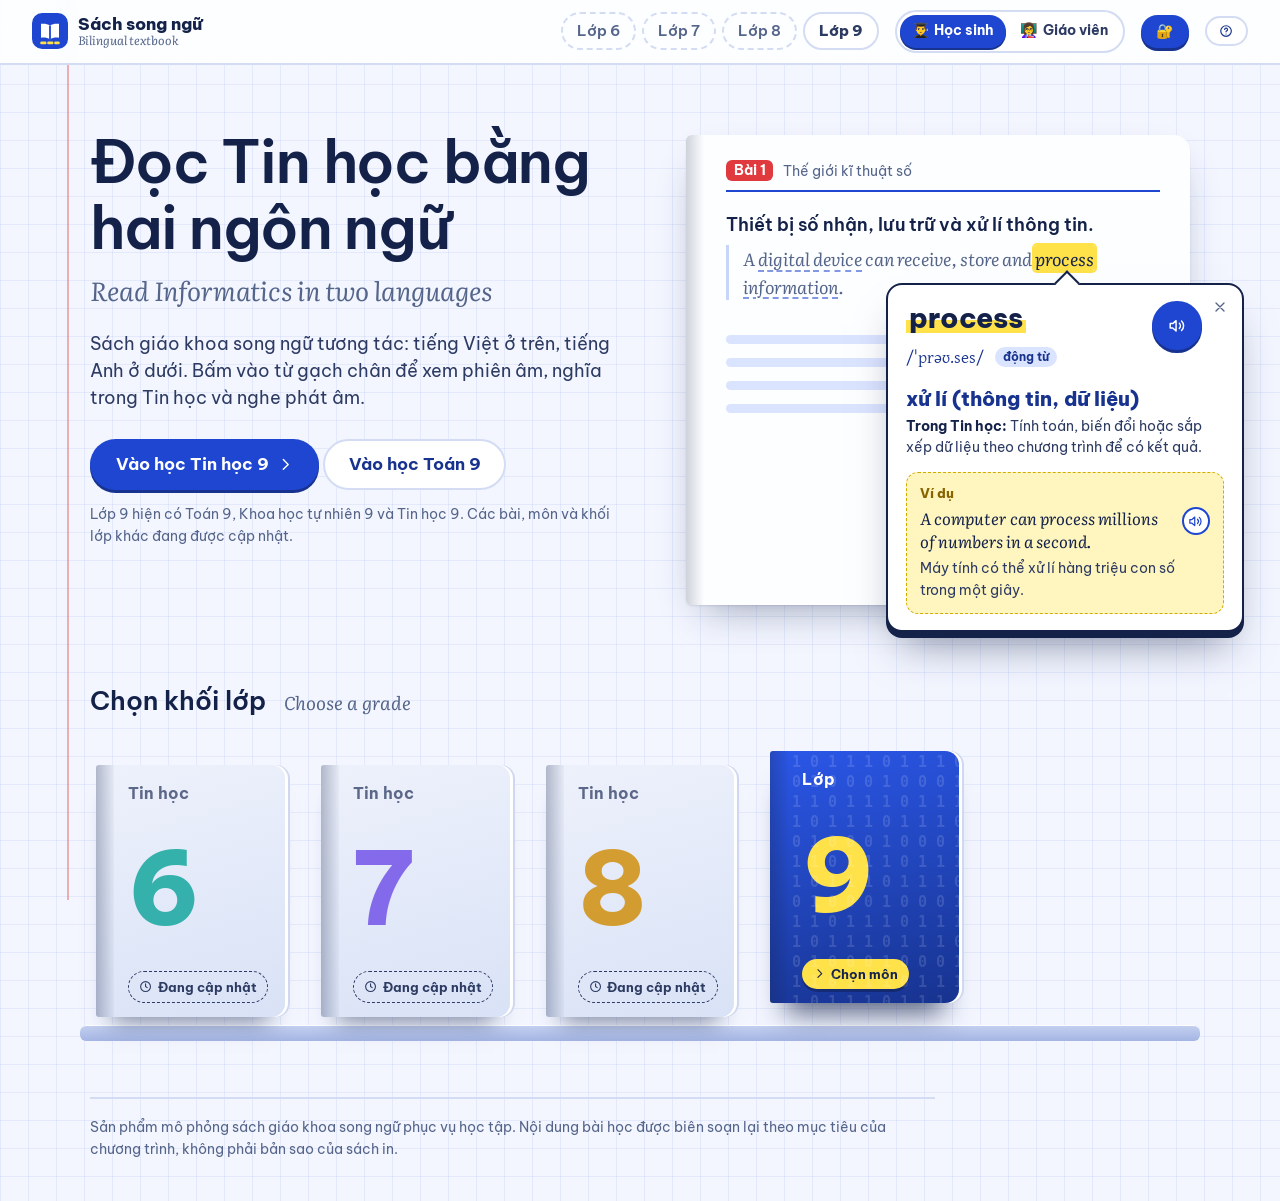
==== index.html @ 71296b0e "Add files via upload" ====
<!doctype html>
<html lang="vi">
<head>
  <meta charset="utf-8">
  <meta name="viewport" content="width=device-width, initial-scale=1">
  <title>Sách giáo khoa song ngữ tương tác</title>
  <meta name="description" content="Sách giáo khoa Tin học song ngữ Việt – Anh: bấm vào từ vựng để xem phiên âm, nghĩa trong Tin học và nghe phát âm.">
  <meta name="theme-color" content="#1f46d0">
  <link rel="icon" href="data:image/svg+xml,%3Csvg xmlns='http://www.w3.org/2000/svg' viewBox='0 0 32 32'%3E%3Crect width='32' height='32' rx='9' fill='%231f46d0'/%3E%3Cpath d='M16 11.2c-2-1.5-4.8-2-8-1.6v12.4c3.2-.4 6 .1 8 1.6 2-1.5 4.8-2 8-1.6V9.6c-3.2-.4-6 .1-8 1.6z' fill='white'/%3E%3Cpath d='M8.5 26.6h15' stroke='%23ffe24a' stroke-width='2.4' stroke-linecap='round' stroke-dasharray='3.2 3'/%3E%3C/svg%3E">

  <!-- Phông chữ lấy từ Google Fonts khi có mạng; mất mạng thì tự dùng phông có sẵn trong máy (Segoe UI, Georgia…). -->
  <link rel="preconnect" href="https://fonts.googleapis.com">
  <link rel="preconnect" href="https://fonts.gstatic.com" crossorigin>
  <link href="https://fonts.googleapis.com/css2?family=Be+Vietnam+Pro:wght@400;500;600;700;800&family=Gentium+Plus:ital,wght@0,400;0,700;1,400&family=Literata:ital,wght@0,400;0,600;1,400;1,500&display=swap" rel="stylesheet">

  <link rel="stylesheet" href="css/styles.css">
</head>
<body>
  <a class="skip-link" href="#main">Bỏ qua, đến nội dung chính</a>

  <!-- Toàn bộ màn hình (trang chủ, danh sách bài, trang sách) được dựng vào đây bằng js/app.js -->
  <div id="app"></div>

  <!-- Popup từ vựng dùng chung -->
  <div id="vpop" class="vpop" role="dialog" aria-modal="false" aria-labelledby="vpop-title" hidden></div>

  <!-- Thông báo ngắn -->
  <div id="toast" class="toast" role="status" aria-live="polite"></div>

  <!-- Hộp thoại "Cách dùng". Biểu tượng [data-ico] được app.js chèn vào lúc khởi động. -->
  <dialog id="help" class="dlg" aria-labelledby="help-title">
    <form method="dialog" class="dlg__in">
      <h2 id="help-title"><span class="vi">Cách dùng cuốn sách này</span><span class="en" lang="en">How to use this book</span></h2>
      <ol>
        <li>
          <span class="dlg__ico" data-ico="list"></span>
          <p><b>Đọc song ngữ.</b> Dòng tiếng Việt ở trên, dòng tiếng Anh in nghiêng ở dưới. Gạt công tắc <b>Tiếng Anh</b> (hoặc nhấn phím <kbd>E</kbd>) để ẩn hoặc hiện phần tiếng Anh. Nút <b>A−</b> <b>A+</b> đổi cỡ chữ.</p>
        </li>
        <li>
          <span class="dlg__ico" data-ico="pencil"></span>
          <p><b>Bấm vào từ gạch chân nét đứt</b> trong phần tiếng Anh để mở bảng từ vựng: phiên âm, nghĩa trong Tin học và một câu ví dụ. Bấm ra ngoài hoặc nhấn <kbd>Esc</kbd> để đóng.</p>
        </li>
        <li>
          <span class="dlg__ico" data-ico="speaker"></span>
          <p><b>Bấm nút loa</b> để nghe phát âm. Chọn giọng <b>Anh</b> hoặc <b>Mỹ</b> ngay trên thanh công cụ. Nếu không nghe thấy tiếng, hãy kiểm tra âm lượng và dùng Chrome hoặc Edge.</p>
        </li>
        <li>
          <span class="dlg__ico" data-ico="right"></span>
          <p><b>Lật trang</b> bằng nút <b>Trang sau</b> / <b>Trang trước</b>, bằng phím <kbd>←</kbd> <kbd>→</kbd>, hoặc chọn trang trong danh sách thả xuống.</p>
        </li>
      </ol>
      <div class="dlg__foot"><button class="btn btn--primary" value="close" autofocus>Đã hiểu</button></div>
    </form>
  </dialog>

  <noscript>
    <p style="padding:24px;font:16px/1.5 sans-serif">Trang này cần bật JavaScript để hiển thị bài học. Hãy bật JavaScript trong trình duyệt rồi tải lại trang.</p>
  </noscript>

  <!-- Thứ tự nạp: biểu tượng → dữ liệu → hình minh hoạ → logic.
       Dùng thẻ script thường (không dùng module) để mở file trực tiếp bằng file:// vẫn chạy. -->
  <script src="js/auth.js"></script>
  <script src="js/icons.js"></script>
  <script src="js/data/catalog.js"></script>
  <script src="js/data/glossary.js"></script>
  <script src="js/data/lesson-tin9-bai1.js"></script>
  <script src="js/data/lesson-tin9-chu-de-2.js"></script>
  <script src="js/data/lesson-tin9-bai4.js"></script>
  <script src="js/data/lesson-tin9-bai5.js"></script>
  <script src="js/data/lesson-tin9-bai6.js"></script>
  <script src="js/data/lesson-tin9-bai7.js"></script>
  <script src="js/data/lesson-tin9-bai8.js"></script>
  <script src="js/data/lesson-tin9-bai9a.js"></script>
  <script src="js/data/lesson-tin9-bai10a.js"></script>
  <script src="js/data/lesson-tin9-bai11a.js"></script>
  <script src="js/data/lesson-tin9-bai12a.js"></script>
  <script src="js/data/lesson-tin9-bai13a.js"></script>
  <script src="js/data/lesson-tin9-bai14.js"></script>
  <script src="js/data/lesson-tin9-bai15.js"></script>
  <script src="js/data/lesson-tin9-bai16.js"></script>
  <script src="js/data/lesson-tin9-bai17.js"></script>
  <script src="js/illustrations.js"></script>
  <script src="js/illustrations-hinh.js"></script>
  <script src="js/illustrations-hinh2.js"></script>
  <script src="js/illustrations-hinh3.js"></script>
  <script src="js/illustrations-hinh4.js"></script>
  <script src="js/illustrations-tin.js"></script>
  <script src="js/illustrations-tin2.js"></script>
  <script src="js/illustrations-khtn.js"></script>
  <script src="js/data/lesson-toan9-chuong2.js"></script>
  <script src="js/data/lesson-toan9-chuong-ii.js"></script>
  <script src="js/data/lesson-toan9-chuong-iii.js"></script>
  <script src="js/data/lesson-toan9-chuong-iv.js"></script>
  <script src="js/data/lesson-toan9-chuong-v.js"></script>
  <script src="js/data/lesson-toan9-chuong-v-b2.js"></script>
  <script src="js/data/lesson-toan9-chuong-vi.js"></script>
  <script src="js/data/lesson-khtn9-bai1.js"></script>
  <script src="js/data/lesson-khtn9-bai2.js"></script>
  <script src="js/data/lesson-khtn9-bai3.js"></script>
  <script src="js/data/lesson-khtn9-bai4.js"></script>
  <script src="js/data/lesson-khtn9-bai5.js"></script>
  <script src="js/data/lesson-khtn9-bai6.js"></script>
  <script src="js/data/lesson-khtn9-bai7.js"></script>
  <script src="js/data/lesson-khtn9-bai8.js"></script>
  <script src="js/data/lesson-khtn9-bai9.js"></script>
  <script src="js/data/lesson-khtn9-bai10.js"></script>
  <script src="js/data/lesson-khtn9-bai11.js"></script>
  <script src="js/data/lesson-khtn9-bai12.js"></script>
  <script src="js/data/lesson-khtn9-bai13.js"></script>
  <script src="js/data/lesson-khtn9-bai14.js"></script>
  <script src="js/data/lesson-khtn9-bai15.js"></script>
  <script src="js/data/lesson-khtn9-bai16.js"></script>
  <script src="js/data/lesson-khtn9-bai17.js"></script>
  <script src="js/data/lesson-khtn9-bai18.js"></script>
  <script src="js/data/lesson-khtn9-bai19.js"></script>
  <script src="js/data/lesson-khtn9-bai20.js"></script>
  <script src="js/data/lesson-khtn9-bai21.js"></script>
  <script src="js/data/lesson-khtn9-bai22.js"></script>
  <script src="js/data/lesson-khtn9-bai23.js"></script>
  <script src="js/data/lesson-khtn9-bai24.js"></script>
  <script src="js/data/lesson-khtn9-bai25.js"></script>
  <script src="js/data/lesson-khtn9-bai26.js"></script>
  <script src="js/data/lesson-khtn9-bai27.js"></script>
  <script src="js/data/lesson-khtn9-bai28.js"></script>
  <script src="js/data/lesson-khtn9-bai29.js"></script>
  <script src="js/data/lesson-khtn9-bai30.js"></script>
  <script src="js/data/lesson-khtn9-bai31.js"></script>
  <script src="js/data/lesson-khtn9-bai32.js"></script>
  <script src="js/data/lesson-khtn9-bai33.js"></script>
  <!-- Lớp học (mã bài tập, mã kết quả) → luyện tập → khung hai cột → ứng dụng chính -->
  <script src="js/data/ai-bank.js"></script>
  <script src="js/ai.js"></script>
  <script src="js/phrases.js"></script>
  <script src="js/classroom.js"></script>
  <script src="js/practice.js"></script>
  <script src="js/games.js"></script>
  <script src="js/rain.js"></script>
  <script src="js/review.js"></script>
  <script src="js/quests.js"></script>
  <script src="js/workspace.js"></script>
  <script src="js/optics-lab.js"></script>
  <script src="js/optics-lens.js"></script>
  <script src="js/optics-prism.js"></script>
  <script src="js/circuit-lab.js"></script>
  <script src="js/circuit-ui.js"></script>
  <script src="js/optics-mag.js"></script>
  <script src="js/em-lab.js"></script>
  <script src="js/em-effects.js"></script>
  <script src="js/circuit-power.js"></script>
  <script src="js/energy-lab.js"></script>
  <script src="js/chem-lab.js"></script>
  <script src="js/chem-series.js"></script>
  <script src="js/chem-nonmetal.js"></script>
  <script src="js/chem-industry.js"></script>
  <script src="js/prot-lab.js"></script>
  <script src="js/earth-lab.js"></script>
  <script src="js/mol-lab.js"></script>
  <script src="js/mol-w22.js"></script>
  <script src="js/mol-w23.js"></script>
  <script src="js/mol-w24.js"></script>
  <script src="js/mol-w25.js"></script>
  <script src="js/mol-w26.js"></script>
  <script src="js/mol-w27.js"></script>
  <script src="js/mol-w28.js"></script>
  <script src="js/mol-w29.js"></script>
  <script src="js/mol-w30.js"></script>
  <script src="js/mol-w31.js"></script>
  <script src="js/mol-w32.js"></script>
  <script src="js/mol-w33.js"></script>
  <script src="js/work-lab.js"></script>
  <script src="js/interactive.js"></script>
  <script src="js/roles.js"></script>
  <script src="js/levels.js"></script>
  <script src="js/app.js"></script>
</body>
</html>
---- css/styles.css ----
/* ==========================================================================
   SÁCH GIÁO KHOA SONG NGỮ TƯƠNG TÁC — giao diện
   --------------------------------------------------------------------------
   Ý tưởng thiết kế: cuốn sách là giao diện.
   - Bảng màu lấy từ bàn học của học sinh: mực xanh để viết, mực đỏ của lề vở
     và dòng gạch của thầy cô, bút dạ quang vàng để đánh dấu từ đang xem,
     nền vở ô li làm mặt bàn.
   - Ngôn ngữ nhận biết bằng kiểu chữ: tiếng Việt chữ không chân đậm ở trên,
     tiếng Anh chữ có chân nghiêng, màu dịu hơn ở dưới.
   Mục lục file:
     1. Biến & nền        6. Trang sách & trình đọc    11. Popup từ vựng
     2. Nút & thanh trên  7. Hệ chữ song ngữ           12. Toast, hộp thoại
     3. Trang chủ         8. Các khung nội dung        13. Responsive
     4. Giá sách (lớp)    9. Hình, bảng
     5. Danh sách bài    10. Tương tác (bit, câu hỏi)
   ========================================================================== */

/* ---------- 1. Biến & nền ------------------------------------------------ */
:root {
  --font-sans: "Be Vietnam Pro", "Segoe UI", Inter, Roboto, system-ui, -apple-system, "Helvetica Neue", Arial, sans-serif;
  --font-serif: Literata, "Source Serif 4", Georgia, Cambria, "Times New Roman", serif;
  --font-ipa: "Gentium Plus", "Gentium Book Plus", "Charis SIL", "Noto Sans", "Segoe UI", "Lucida Sans Unicode", "DejaVu Sans", "Arial Unicode MS", sans-serif;
  --font-mono: ui-monospace, "Cascadia Mono", Consolas, "DejaVu Sans Mono", Menlo, monospace;

  --ink: #14224a;          /* chữ chính: mực xanh đen */
  --ink-2: #2d3b63;
  --muted: #55658a;        /* tiếng Anh, chú thích */
  --pen: #1f46d0;          /* mực xanh */
  --pen-d: #17338f;
  --pen-l: #dbe4ff;
  --pen-xl: #eef2ff;
  --red: #e0393e;          /* mực đỏ: lề vở, nhãn quan trọng */
  --red-l: #ffe3e4;
  --sun: #ffe24a;          /* bút dạ quang */
  --sun-l: #fff6bf;
  --sun-d: #8a6400;
  --teal: #0aa39a;
  --teal-d: #067b74;
  --teal-l: #d6f4ef;
  --violet: #6c4be8;
  --violet-d: #4e32c2;
  --violet-l: #e9e3ff;
  --green: #17a05d;
  --green-l: #dcf5e4;
  --paper: #fdfeff;
  --desk: #f3f6ff;
  --grid: rgba(31, 70, 208, 0.075);
  --line: #d3dcf3;
  --rule-en: #c9d5f6;

  --scale: 1;
  --page-shadow: 0 1px 2px rgba(20, 34, 74, 0.1), 0 18px 40px -18px rgba(20, 34, 74, 0.45);
}

*, *::before, *::after { box-sizing: border-box; }
[hidden] { display: none !important; }

html { -webkit-text-size-adjust: 100%; }

body {
  margin: 0;
  min-height: 100vh;
  font-family: var(--font-sans);
  line-height: 1.55;
  color: var(--ink);
  background-color: var(--desk);
  /* nền vở ô li */
  background-image:
    linear-gradient(var(--grid) 1px, transparent 1px),
    linear-gradient(90deg, var(--grid) 1px, transparent 1px);
  background-size: 28px 28px;
  -webkit-font-smoothing: antialiased;
  text-rendering: optimizeLegibility;
}
/* đường lề đỏ của vở */
body::before {
  content: "";
  position: fixed;
  inset: 0 auto 0 clamp(18px, 5.2vw, 78px);
  width: 2px;
  background: rgba(224, 57, 62, 0.38);
  pointer-events: none;
  z-index: 0;
}
body.is-reader { background-color: #e6ecfb; }
#app { position: relative; z-index: 1; }

h1, h2, h3, p, ul, ol, figure { margin: 0; }
button { font: inherit; color: inherit; }
img, svg { max-width: 100%; }
a { color: var(--pen); }

:focus-visible { outline: 3px solid var(--pen); outline-offset: 2px; border-radius: 4px; }
.box--remember :focus-visible, .cover.is-open:focus-visible { outline-color: var(--sun); }

.sr-only {
  position: absolute; width: 1px; height: 1px; padding: 0; margin: -1px;
  overflow: hidden; clip: rect(0, 0, 0, 0); white-space: nowrap; border: 0;
}
.skip-link {
  position: absolute; left: 12px; top: -60px; z-index: 100;
  padding: .6em 1em; background: var(--ink); color: #fff; border-radius: 10px; font-weight: 700;
}
.skip-link:focus { top: 12px; }

.ico { flex: none; vertical-align: -0.14em; }

/* ---------- 2. Nút & thanh trên ----------------------------------------- */
.btn {
  display: inline-flex; align-items: center; justify-content: center; gap: .5em;
  padding: .62em 1.1em; border: 2px solid transparent; border-radius: 999px;
  font-weight: 700; line-height: 1.2; text-decoration: none; cursor: pointer;
  transition: background-color .15s, border-color .15s, transform .1s, box-shadow .1s;
}
.btn--primary { background: var(--pen); color: #fff; box-shadow: 0 3px 0 var(--pen-d); }
.btn--primary:hover { background: #2b52e2; }
.btn--primary:active { transform: translateY(2px); box-shadow: 0 1px 0 var(--pen-d); }
.btn--ghost { background: #fff; color: var(--pen-d); border-color: var(--line); }
.btn--ghost:hover { border-color: var(--pen); background: var(--pen-xl); }
.btn--lg { padding: .8em 1.4em; font-size: 1.05rem; }
.btn--sm { padding: .42em .9em; font-size: .88rem; }
.btn:disabled { opacity: .4; cursor: not-allowed; box-shadow: none; transform: none; }
.btn-icon {
  display: inline-grid; place-items: center; width: 2.3em; height: 2.3em; border-radius: 50%;
  background: #fff; border: 2px solid var(--line); color: var(--pen-d); cursor: pointer;
}
.btn-icon:hover { border-color: var(--pen); background: var(--pen-xl); }

.bar {
  position: sticky; top: 0; z-index: 30;
  display: flex; align-items: center; gap: 16px;
  padding: 10px clamp(14px, 3vw, 32px);
  background: rgba(253, 254, 255, 0.93);
  -webkit-backdrop-filter: blur(8px); backdrop-filter: blur(8px);
  border-bottom: 2px solid var(--line);
}
.brand { display: flex; align-items: center; gap: 10px; color: var(--ink); text-decoration: none; font-weight: 800; }
.brand__mark { width: 36px; height: 36px; flex: none; }
.brand__name { display: flex; flex-direction: column; line-height: 1.12; font-size: 1.04rem; }
.brand__name small { font-size: .76rem; }
.gradenav { display: flex; gap: 6px; margin-left: auto; }
.pill {
  padding: .38em .95em; border: 2px solid var(--line); border-radius: 999px; background: #fff;
  color: var(--ink-2); font-weight: 700; font-size: .92rem; text-decoration: none; cursor: pointer;
}
.pill:hover { border-color: var(--pen); color: var(--pen-d); }
.pill.is-current { background: var(--pen); border-color: var(--pen); color: #fff; }
.pill.is-soon { color: var(--muted); border-style: dashed; background: transparent; font-weight: 600; }

/* ---------- 3. Trang chủ ------------------------------------------------- */
.home { max-width: 1180px; margin: 0 auto; padding: clamp(28px, 5vw, 68px) clamp(16px, 4vw, 40px) 40px; }
.hero { display: grid; grid-template-columns: minmax(0, 1.02fr) minmax(0, .98fr); gap: clamp(28px, 5vw, 64px); align-items: start; }
.hero__title { font-size: clamp(2.3rem, 4.8vw, 3.7rem); line-height: 1.12; letter-spacing: -0.02em; font-weight: 800; }
.hero__title .vi { display: block; }
.hero__title .en { display: block; margin-top: .4em; font-size: .44em; letter-spacing: 0; line-height: 1.35; }
.hero__lead { max-width: 30em; margin-top: 1.3em; font-size: 1.1rem; color: var(--ink-2); }
.hero__cta { margin-top: 1.7em; }
.hero__note { margin-top: .9em; font-size: .9rem; color: var(--muted); }

.demo { position: relative; padding: 6px 0 0 4px; }
.demo__page {
  position: relative; min-height: 470px; padding: 26px 30px 30px 40px;
  background: var(--paper); border-radius: 6px 16px 16px 6px; box-shadow: var(--page-shadow);
}
.demo__page::before {
  content: ""; position: absolute; inset: 0 auto 0 0; width: 18px; border-radius: 6px 0 0 6px;
  background: linear-gradient(90deg, rgba(20, 34, 74, .2), transparent);
}
.demo__head { margin-bottom: 1.4em; padding-bottom: .6em; border-bottom: 2px solid var(--pen); font-size: .86rem; color: var(--muted); }
.demo__head b { margin-right: .5em; padding: .1em .55em; border-radius: 6px; background: var(--red); color: #fff; }
.demo__page .bi .vi { font-size: 1.12rem; }
.demo__page .bi .en { font-size: 1.1rem; }
.demo__skel { margin-top: 2.2em; }
.demo__skel i { display: block; height: 9px; margin: 14px 0; border-radius: 5px; background: var(--pen-l); }
.demo__skel i:nth-child(1) { width: 94%; } .demo__skel i:nth-child(2) { width: 86%; }
.demo__skel i:nth-child(3) { width: 91%; } .demo__skel i:nth-child(4) { width: 58%; }

/* ---------- 4. Giá sách chọn khối lớp ----------------------------------- */
.shelf { margin-top: clamp(36px, 6vw, 80px); }
.shelf__h { display: flex; align-items: baseline; flex-wrap: wrap; gap: .2em .7em; margin-bottom: 1.4rem; font-size: 1.6rem; font-weight: 800; }
.shelf__h .en { font-size: .72em; }
.shelf__books {
  position: relative; display: grid; grid-template-columns: repeat(4, minmax(0, 1fr));
  gap: clamp(14px, 3vw, 36px); align-items: end; list-style: none; margin: 0; padding: 22px 6px 24px;
}
.shelf__books::after {
  content: ""; position: absolute; left: -10px; right: -10px; bottom: 0; height: 16px; border-radius: 6px;
  background: linear-gradient(#c5d1f1, #a4b5e3); box-shadow: 0 1px 0 #fff inset, 0 10px 18px -10px rgba(20, 34, 74, .5);
}
.shelf__books li { position: relative; z-index: 1; }

.cover {
  --c1: #edf1fb; --c2: #d9e2f6; --hue: var(--teal);
  position: relative; display: flex; flex-direction: column; justify-content: space-between; align-items: flex-start;
  width: 100%; aspect-ratio: 3 / 4; padding: 16px 14px 14px 32px;
  border: 0; border-radius: 3px 14px 14px 3px; text-align: left; text-decoration: none; cursor: pointer;
  color: var(--ink-2);
  background: linear-gradient(165deg, var(--c1), var(--c2));
  box-shadow: 3px 0 0 #fff, 5px 0 0 #cfd8ee, 0 20px 22px -16px rgba(20, 34, 74, .55);
  transition: transform .16s ease-out;
}
.cover__spine {
  position: absolute; inset: 0 auto 0 0; width: 18px; border-radius: 3px 0 0 3px;
  background: linear-gradient(90deg, rgba(20, 34, 74, .28), rgba(20, 34, 74, .03));
}
.cover__sub { font-weight: 700; font-size: .98rem; }
.cover__num { font-size: clamp(3.8rem, 8.5vw, 6.4rem); font-weight: 800; line-height: .9; color: var(--hue); opacity: .8; }
.cover__state {
  display: inline-flex; align-items: center; gap: .4em; padding: .38em .8em; border-radius: 999px;
  border: 1.5px dashed currentColor; font-weight: 700; font-size: .82rem;
}
.cover--6 { --hue: #0aa39a; } .cover--7 { --hue: #6c4be8; } .cover--8 { --hue: #d08a00; }
.cover.is-open {
  --c1: #2b57e8; --c2: #17338f; color: #fff; transform: translateY(-14px);
  box-shadow: 3px 0 0 #fff, 5px 0 0 #cfd8ee, 0 26px 26px -16px rgba(20, 34, 74, .7);
}
.cover.is-open::after {
  content: ""; position: absolute; inset: 0 0 0 18px; border-radius: 0 14px 14px 0; pointer-events: none; opacity: .13;
  background-image: url("data:image/svg+xml,%3Csvg xmlns='http://www.w3.org/2000/svg' width='72' height='60'%3E%3Cg font-family='monospace' font-size='15' font-weight='700' fill='white'%3E%3Ctext x='4 22 40 58' y='16'%3E1011%3C/text%3E%3Ctext x='4 22 40 58' y='36'%3E0100%3C/text%3E%3Ctext x='4 22 40 58' y='56'%3E1101%3C/text%3E%3C/g%3E%3C/svg%3E");
}
.cover.is-open .cover__num { color: var(--sun); opacity: 1; }
.cover.is-open .cover__state { border: 0; background: var(--sun); color: var(--ink); box-shadow: 0 3px 0 rgba(0, 0, 0, .25); }
.cover.is-open:hover { transform: translateY(-20px); }
.cover.is-soon .cover__sub { opacity: .75; }

.foot { margin-top: 56px; padding-top: 18px; border-top: 2px solid var(--line); max-width: 60em; font-size: .88rem; color: var(--muted); }

/* ---------- 5. Danh sách bài -------------------------------------------- */
.lessons { max-width: 920px; margin: 0 auto; padding: 30px clamp(16px, 4vw, 32px) 64px; }
.crumbs { display: flex; align-items: center; gap: .35em; font-size: .92rem; color: var(--muted); }
.crumbs a { font-weight: 700; text-decoration: none; }
.crumbs a:hover { text-decoration: underline; }
.lessons__title { margin-top: .55em; font-size: clamp(2.1rem, 5vw, 3.1rem); font-weight: 800; line-height: 1.12; letter-spacing: -.01em; }
.lessons__title .vi, .lessons__title .en { display: block; }
.lessons__title .en { margin-top: .15em; font-size: .46em; letter-spacing: 0; }
.lessons__sum { margin-top: .9em; color: var(--ink-2); }

.topic { margin-top: 2.2rem; }
.topic__h { display: flex; align-items: flex-start; gap: .9em; margin-bottom: .7em; font-size: 1.12rem; line-height: 1.3; }
.topic__n {
  flex: none; margin-top: .12em; padding: .22em .75em; border-radius: 8px 8px 8px 2px;
  background: var(--red); color: #fff; font-size: .82rem; font-weight: 700; white-space: nowrap;
}
.topic__t .vi, .topic__t .en { display: block; }
.topic__t .vi { font-weight: 800; }
.topic__t .en { font-size: .92em; }
.lesson-list { list-style: none; padding: 0; }
.lesson { margin-top: .5rem; border-radius: 16px; }
.lesson__link, .lesson.is-soon { display: flex; align-items: center; gap: 16px; padding: 12px 14px; color: inherit; text-decoration: none; }
.lesson.is-ready { background: #fff; border: 2px solid var(--pen); box-shadow: 0 4px 0 var(--pen-d); }
.lesson.is-ready:hover { background: var(--pen-xl); }
.lesson.is-soon { border: 2px dashed var(--line); background: rgba(255, 255, 255, .55); }
.lesson__n {
  flex: none; display: grid; place-items: center; min-width: 2.9em; height: 2.9em; padding: 0 .4em;
  border-radius: 12px; background: var(--pen); color: #fff; font-weight: 800;
}
.lesson.is-soon .lesson__n { background: #e5ebf8; color: var(--muted); }
.lesson__body { flex: 1; min-width: 0; }
.lesson__t, .lesson__en, .lesson__meta { display: block; }
.lesson .lesson__t { font-weight: 700; font-size: 1.05rem; line-height: 1.35; }
.lesson.is-soon .lesson__t { font-weight: 600; color: var(--ink-2); }
.lesson__en { font-size: .92rem; line-height: 1.4; }
.lesson__meta { margin-top: .25em; font-size: .82rem; font-weight: 600; color: var(--teal-d); }
.soon {
  flex: none; display: inline-flex; align-items: center; gap: .4em; padding: .3em .8em;
  border: 1.5px dashed #b9c5e6; border-radius: 999px; font-size: .84rem; font-weight: 600; color: var(--muted);
}

/* ---------- 6. Trang sách & trình đọc ----------------------------------- */
.bar--reader { flex-wrap: wrap; gap: 8px 14px; }
.bar__back {
  display: inline-flex; align-items: center; gap: .3em; padding: .35em .8em .35em .5em; border-radius: 999px;
  color: var(--pen-d); font-weight: 700; text-decoration: none;
}
.bar__back:hover { background: var(--pen-xl); }
.bar__title { display: flex; align-items: center; gap: .6em; min-width: 0; font-weight: 700; }
.bar__title b { padding: .12em .6em; border-radius: 7px 7px 7px 2px; background: var(--red); color: #fff; font-size: .84rem; white-space: nowrap; }
.bar__title span { overflow: hidden; text-overflow: ellipsis; white-space: nowrap; }
.bar__tools { display: flex; align-items: center; flex-wrap: wrap; gap: 8px 10px; margin-left: auto; }

.switch {
  display: inline-flex; align-items: center; gap: .55em; padding: .28em .85em .28em .4em;
  border: 2px solid var(--line); border-radius: 999px; background: #fff; font-weight: 700; cursor: pointer;
}
.switch:hover { border-color: var(--pen); }
.switch__track { position: relative; width: 40px; height: 22px; border-radius: 999px; background: #c2cce6; transition: background-color .15s; }
.switch__thumb { position: absolute; top: 3px; left: 3px; width: 16px; height: 16px; border-radius: 50%; background: #fff; box-shadow: 0 1px 2px rgba(0, 0, 0, .35); transition: transform .15s; }
.switch[aria-checked="true"] .switch__track { background: var(--pen); }
.switch[aria-checked="true"] .switch__thumb { transform: translateX(18px); }

.seg { display: inline-flex; align-items: stretch; overflow: hidden; border: 2px solid var(--line); border-radius: 999px; background: #fff; }
.seg button { padding: .3em .8em; border: 0; background: transparent; color: var(--ink-2); font-weight: 700; cursor: pointer; }
.seg button + button { border-left: 2px solid var(--line); }
.seg button:hover { background: var(--pen-xl); }
.seg button[aria-pressed="true"] { background: var(--pen); color: #fff; }
.seg small { font-size: .7em; margin-left: .05em; vertical-align: .25em; }
.seg__ico { display: grid; place-items: center; padding: 0 .3em 0 .65em; color: var(--pen); border-right: 2px solid var(--line); }
.jump select {
  max-width: 250px; padding: .36em 2em .36em .85em; border: 2px solid var(--line); border-radius: 999px;
  font: inherit; font-weight: 600; color: var(--ink); background: #fff; cursor: pointer;
}

.hint {
  display: flex; align-items: center; gap: 12px; max-width: 1320px; margin: 14px auto 0;
  width: calc(100% - 2 * clamp(10px, 2.4vw, 28px)); padding: .65em 1em;
  background: var(--sun-l); border: 2px solid var(--sun); border-radius: 14px; font-size: .94rem;
}
.hint__ico { display: grid; place-items: center; flex: none; width: 2em; height: 2em; border-radius: 50%; background: var(--sun); color: var(--ink); }
.hint p { flex: 1; }
.hint__demo { text-decoration: underline dashed rgba(31, 70, 208, .7); text-decoration-thickness: 1.5px; text-underline-offset: .22em; font-weight: 700; }

/* overflow-x: clip — hiệu ứng lật trang xoay 3D tạm thời rộng hơn màn hình, không để nó làm trang bị kéo ngang trên điện thoại */
.desk { max-width: 1320px; margin: 0 auto; padding: 22px clamp(10px, 2.4vw, 28px) 56px; overflow-x: clip; }
.book {
  padding: 12px 14px 16px; border-radius: 22px;
  background: linear-gradient(180deg, #2441b5, #17297c);
  box-shadow: 0 2px 0 #3a5ce0 inset, 0 44px 60px -34px rgba(20, 34, 74, .6), 0 12px 22px -12px rgba(20, 34, 74, .45);
}
.spread { position: relative; display: grid; grid-template-columns: 1fr 1fr; border-radius: 12px; background: var(--paper); }
.spread::after { /* nếp gáy giữa hai trang */
  content: ""; position: absolute; top: 0; bottom: 0; left: 50%; width: 56px; transform: translateX(-50%); pointer-events: none; z-index: 2;
  background: linear-gradient(90deg, transparent, rgba(20, 34, 74, .1) 36%, rgba(20, 34, 74, .26) 50%, rgba(20, 34, 74, .1) 64%, transparent);
}
.page {
  position: relative; display: flex; flex-direction: column; min-height: 920px;
  padding: 22px 40px 22px; background: var(--paper); font-size: calc(16px * var(--scale));
}
.page--left { border-radius: 12px 0 0 12px; padding-right: 50px; }
.page--right { border-radius: 0 12px 12px 0; padding-left: 50px; }
.page--blank { background: linear-gradient(90deg, #f3f5fb, var(--paper)); }
.page__tab {
  position: absolute; top: 112px; width: 26px; padding: 12px 0; background: var(--red); color: #fff;
  font-size: .76em; font-weight: 700; text-align: center; writing-mode: vertical-rl;
}
.page--left .page__tab { left: 0; border-radius: 0 9px 9px 0; }
.page--right .page__tab { right: 0; border-radius: 9px 0 0 9px; }

.page__head {
  display: flex; justify-content: space-between; align-items: baseline; gap: 14px;
  margin-bottom: 1.2em; padding-bottom: .55em; border-bottom: 2px solid var(--pen); font-size: .78em; color: var(--muted);
}
.page--right .page__head { flex-direction: row-reverse; }
.page__head .vi { font-weight: 600; color: var(--pen-d); }
.page__body { flex: 1; }
.page__body > * + * { margin-top: 1.15em; }
.page__foot { display: flex; align-items: center; gap: .7em; margin-top: auto; padding-top: 1.5em; font-size: .8em; color: var(--muted); font-weight: 600; }
.page--right .page__foot { flex-direction: row-reverse; }
.pageno { display: grid; place-items: center; min-width: 2.5em; height: 2.5em; padding: 0 .4em; border-radius: 999px; background: var(--pen); color: #fff; font-weight: 800; }

.flip { display: flex; align-items: center; justify-content: center; gap: 16px; margin-top: 22px; }
.flip__info { min-width: 9em; text-align: center; font-weight: 700; color: var(--ink-2); }

@keyframes turnNext { from { opacity: 0; transform: perspective(1800px) rotateY(-8deg) translateX(28px); } to { opacity: 1; transform: none; } }
@keyframes turnPrev { from { opacity: 0; transform: perspective(1800px) rotateY(8deg) translateX(-28px); } to { opacity: 1; transform: none; } }
.turn-next { animation: turnNext .36s cubic-bezier(.2, .7, .2, 1) both; }
.turn-prev { animation: turnPrev .36s cubic-bezier(.2, .7, .2, 1) both; }

/* ---------- 7. Hệ chữ song ngữ ------------------------------------------ */
.vi { font-family: var(--font-sans); font-weight: 600; color: var(--ink); }
.en { font-family: var(--font-serif); font-style: italic; font-weight: 400; color: var(--muted); }
.vi strong { font-weight: 800; color: var(--pen-d); }
.en strong { font-weight: 700; color: var(--ink-2); }
.ipa { font-family: var(--font-ipa); font-style: normal; }

.bi p { margin: 0; }
.bi > .vi, .bi > .en { display: block; }
.bi > .vi { line-height: 1.6; }
.bi > .en { margin-top: .3em; padding-left: .8em; border-left: 3px solid var(--rule-en); font-size: .95em; line-height: 1.55; }
.page .bi + .bi, .page .bul .bi + .bi { margin-top: 1em; }

/* Từ vựng: gạch chân nét đứt nhẹ; bấm vào thì tô bút dạ quang */
.vocab {
  cursor: pointer; border-radius: 3px; margin: 0 -.06em; padding: 0 .06em; font-style: inherit;
  text-decoration: underline dashed rgba(31, 70, 208, .55); text-decoration-thickness: 1.5px; text-underline-offset: .24em;
  transition: background-color .12s, color .12s;
}
.vocab:hover { background: var(--pen-l); color: var(--pen-d); text-decoration-color: var(--pen); }
.vocab.is-active { background: var(--sun); color: var(--ink); text-decoration-color: transparent; box-shadow: 0 0 0 2px var(--sun); }

/* Tắt tiếng Anh: chỉ ẩn trong trang sách, giao diện ngoài trang không đổi */
body.en-off .book .en { display: none !important; }
body.en-off .book .bi > .vi { line-height: 1.65; }

/* ---------- 8. Các khung nội dung --------------------------------------- */
.box {
  --c: var(--pen); --bg: var(--pen-xl);
  position: relative; margin-top: 1.8em; padding: 1.55em 1.15em 1.1em;
  border: 2px solid var(--c); border-radius: 16px; background: var(--bg);
}
.box__tag {
  position: absolute; top: -1.05em; left: 1em; display: inline-flex; align-items: center; gap: .45em;
  max-width: calc(100% - 2em); padding: .26em .85em .26em .65em; border-radius: 999px;
  background: var(--tag-bg, var(--c)); color: var(--tag-fg, #fff);
  font-size: .92em; font-weight: 700; line-height: 1.25; white-space: nowrap;
}
.box__tag .vi, .box__tag .en { color: inherit; }
.box__tag .en { min-width: 0; overflow: hidden; text-overflow: ellipsis; font-weight: 400; font-size: .92em; opacity: .94; } /* nhãn quá dài thì rút gọn phần tiếng Anh */
.box__lead .vi { font-weight: 700; }

.box--goals { --c: var(--teal); --bg: #eefaf8; }
.box--warm { --c: #e1a800; --bg: var(--sun-l); --tag-bg: var(--sun); --tag-fg: var(--ink); border-style: dashed; }
.box--act { --c: var(--violet); --bg: #f6f3ff; }
.box--ask { --c: var(--pen); --bg: var(--pen-xl); }
.box--know { --c: var(--green); --bg: #effaf3; border-style: dashed; }
.box--practice { --c: var(--red); --bg: #fff8f8; }
.box--apply { --c: var(--teal); --bg: #eefaf8; }
.box--sum { --c: var(--violet); --bg: #f8f6ff; }
.box--vocab { --c: var(--pen); --bg: #fff; }
.box--lab { --c: var(--violet); --bg: #f7f5ff; }
.box--remember { --c: var(--pen-d); --bg: var(--pen); --tag-bg: var(--sun); --tag-fg: var(--ink); box-shadow: 0 5px 0 var(--pen-d); }
.box--remember .bi > .vi { color: #fff; }
.box--remember .bi > .vi strong { color: var(--sun); }
.box--remember .bi > .en { color: #d5dfff; border-left-color: rgba(255, 255, 255, .45); }
.box--remember .vocab { text-decoration-color: rgba(255, 255, 255, .7); }
.box--remember .vocab:hover { background: rgba(255, 255, 255, .18); color: #fff; }
.box--remember .vocab.is-active { background: var(--sun); color: var(--ink); }
.box__sub { margin-bottom: .6em; }
.box__sub .vi, .box__sub .en { display: block; }
.box__sub .vi { font-weight: 800; color: var(--violet-d); }
.box__hint { margin: .2em 0 .3em; font-size: .88em; color: var(--muted); }

/* Tiêu đề bài: chữ số tô bằng dãy bit, gạch sóng mực đỏ bên dưới */
.banner { position: relative; display: flex; align-items: flex-end; gap: 20px; padding: .2em 0 1.25em; }
.banner::after {
  content: ""; position: absolute; left: 0; right: 0; bottom: 0; height: 8px;
  background: url("data:image/svg+xml,%3Csvg xmlns='http://www.w3.org/2000/svg' width='24' height='8'%3E%3Cpath d='M0 4Q6 0 12 4T24 4' fill='none' stroke='%23e0393e' stroke-width='2.2' stroke-linecap='round'/%3E%3C/svg%3E") repeat-x;
}
.banner__num { flex: none; display: flex; flex-direction: column; align-items: flex-start; gap: .25em; }
.banner__word { margin-left: .2em; color: var(--red); font-size: 1.2em; font-weight: 800; line-height: 1; }
.bitnum {
  font-weight: 800; font-size: 8.6em; line-height: .8; color: var(--pen); padding-right: .04em;
}
@supports ((-webkit-background-clip: text) or (background-clip: text)) {
  .bitnum {
    color: transparent; -webkit-text-fill-color: transparent;
    background-image:
      url("data:image/svg+xml,%3Csvg xmlns='http://www.w3.org/2000/svg' width='68' height='56'%3E%3Cg font-family='monospace' font-size='14' font-weight='800'%3E%3Ctext x='3 20 37 54' y='12' fill='%231f46d0'%3E1011%3C/text%3E%3Ctext x='3 20 37 54' y='26' fill='%230aa39a'%3E0100%3C/text%3E%3Ctext x='3 20 37 54' y='40' fill='%2317338f'%3E1101%3C/text%3E%3Ctext x='3 20 37 54' y='54' fill='%231f46d0'%3E0010%3C/text%3E%3C/g%3E%3C/svg%3E"),
      linear-gradient(#cdd9ff, #cdd9ff);
    -webkit-background-clip: text; background-clip: text;
    -webkit-text-stroke: 3px var(--pen);
  }
}
.banner__title { font-size: 2.15em; line-height: 1.14; font-weight: 800; letter-spacing: -.01em; color: var(--pen-d); }
.banner__en { margin-top: .3em; font-size: 1.2em; }
.banner__text { padding-bottom: .15em; }

.sec { display: flex; align-items: flex-start; gap: .8em; }
.sec__n {
  flex: none; display: grid; place-items: center; width: 2.3em; height: 2.3em; border-radius: .75em;
  background: var(--pen); color: #fff; font-size: 1.15em; font-weight: 800; box-shadow: 0 3px 0 var(--pen-d);
}
.sec__t .vi, .sec__t .en { display: block; }
.sec__t .vi { font-size: 1.4em; font-weight: 800; line-height: 1.2; color: var(--pen-d); }
.sec__t .en { margin-top: .15em; font-size: 1.05em; }
.sub { margin-top: 1.5em; padding-left: .75em; border-left: 4px solid var(--red); line-height: 1.25; }
.page__body > .sub { margin-top: 1.5em; }
.sub .vi, .sub .en { display: block; }
.sub .vi { font-size: 1.1em; font-weight: 800; }
.sub .en { margin-top: .1em; font-size: .95em; }

.toc { margin-top: 1.7em; }
.toc__h .vi, .toc__h .en { display: block; }
.toc__h .vi { font-size: 1.2em; font-weight: 800; color: var(--pen-d); }
.toc__list { list-style: none; margin-top: .5em; padding: 0; }
.toc__row {
  display: flex; align-items: flex-start; gap: .7em; padding: .6em .3em; color: inherit; text-decoration: none;
  border-bottom: 1px solid var(--line); border-radius: 6px;
}
.toc__row:hover { background: var(--pen-xl); }
.toc__n { flex: none; display: grid; place-items: center; width: 1.9em; height: 1.9em; border-radius: 50%; background: var(--pen-l); color: var(--pen-d); font-weight: 800; font-size: .9em; }
.toc__t { flex: 0 1 auto; min-width: 0; }
.toc__t .vi, .toc__t .en { display: block; }
.toc__t .en { font-size: .9em; line-height: 1.4; }
.toc__dots { flex: 1; min-width: 1.2em; margin-top: 1.15em; border-bottom: 2px dotted #aebbe2; }
.toc__p { flex: none; min-width: 1.6em; text-align: right; font-weight: 800; color: var(--pen); }

.goal-list { list-style: none; margin-top: .85em; padding: 0; display: grid; gap: .8em; }
.goal-list li { position: relative; padding-left: 1.95em; }
.goal-list li::before {
  content: ""; position: absolute; left: 0; top: .25em; width: 1.3em; height: 1.3em; border-radius: 50%;
  background: var(--teal) url("data:image/svg+xml,%3Csvg xmlns='http://www.w3.org/2000/svg' viewBox='0 0 24 24' fill='none' stroke='white' stroke-width='3.4' stroke-linecap='round' stroke-linejoin='round'%3E%3Cpath d='M5 12.5l4.5 4.5L19 7.5'/%3E%3C/svg%3E") center / 68% no-repeat;
}
.goal-list .bi + .bi { margin-top: 0; }

.warm__art { margin: .1em 0 1em; }
.warm__art svg { display: block; width: 100%; height: auto; }
.ask { display: flex; gap: .8em; margin-top: 1.1em; padding-top: 1em; border-top: 2px dashed rgba(138, 100, 0, .4); }
.ask__q { flex: none; display: grid; place-items: center; width: 2.1em; height: 2.1em; border-radius: 50%; background: var(--pen); color: #fff; font-weight: 800; }
.ask__text { flex: 1; }
.ask__text > .vi { font-weight: 700; }

.bul { list-style: none; padding: 0; display: grid; gap: .85em; }
.bul li { position: relative; padding-left: 1.5em; }
.bul li::before { content: ""; position: absolute; left: .15em; top: .62em; width: .55em; height: .55em; border-radius: 50%; background: var(--red); }
.bul--tick li::before {
  left: 0; top: .28em; width: 1.2em; height: 1.2em; background: var(--violet) url("data:image/svg+xml,%3Csvg xmlns='http://www.w3.org/2000/svg' viewBox='0 0 24 24' fill='none' stroke='white' stroke-width='3.4' stroke-linecap='round' stroke-linejoin='round'%3E%3Cpath d='M5 12.5l4.5 4.5L19 7.5'/%3E%3C/svg%3E") center / 68% no-repeat;
}
.bul--tick li { padding-left: 1.85em; }
.bul .bi + .bi { margin-top: 0; }

.abil { list-style: none; padding: 0; display: grid; gap: .8em; }
.abil li { display: flex; align-items: flex-start; gap: .85em; padding: .75em .9em; border: 2px solid var(--line); border-radius: 14px; background: #fff; }
.abil__ico { flex: none; display: grid; place-items: center; width: 2.7em; height: 2.7em; border-radius: 50%; background: var(--pen-l); color: var(--pen-d); font-size: 1.1em; }
.abil li:nth-child(2) .abil__ico { background: var(--teal-l); color: var(--teal-d); }
.abil li:nth-child(3) .abil__ico { background: var(--red-l); color: #b4262b; }
.abil li:nth-child(4) .abil__ico { background: var(--violet-l); color: var(--violet-d); }
.abil li:nth-child(5) .abil__ico { background: var(--sun-l); color: var(--sun-d); }
.abil__body { min-width: 0; }
.abil__t .vi, .abil__t .en, .abil__ex .vi, .abil__ex .en { display: block; }
.abil__t .vi { font-weight: 800; }
.abil__t .en { font-size: .94em; }
.abil__ex { margin-top: .4em; font-size: .86em; line-height: 1.45; }
.abil__ex .vi { font-weight: 500; color: var(--ink-2); }
.abil__ex .vi b { color: var(--pen-d); }
.abil__ex .en b { font-style: normal; }

/* ---------- 9. Hình, bảng ----------------------------------------------- */
.hero-art svg { display: block; width: 100%; height: auto; border: 2px solid var(--ink); border-radius: 22px; box-shadow: 0 5px 0 var(--ink); }
.fig { margin-top: 1.3em; }
.fig__art { padding: 8px; background: #fff; border: 2px solid var(--line); border-radius: 16px; }
.fig__art svg { display: block; width: 100%; height: auto; }
.fig figcaption { margin-top: .65em; font-size: .88em; line-height: 1.45; }
.fig figcaption .vi, .fig figcaption .en { display: block; }
.fig figcaption .vi { font-weight: 600; }
.fig__no { color: var(--red); font-weight: 800; }
.en .fig__no { font-style: normal; color: var(--red); }

.art text { font-family: var(--font-sans); }
.art .en { font-family: var(--font-serif); font-style: italic; font-weight: 400; }

.tbl-wrap { margin-top: 1em; overflow-x: auto; }
.tbl { width: 100%; border-collapse: separate; border-spacing: 0; font-size: .9em; }
.tbl th, .tbl td { padding: .6em .7em; text-align: left; vertical-align: top; border-bottom: 1.5px solid var(--line); }
.tbl .vi, .tbl .en { display: block; }
.tbl .en { font-size: .92em; line-height: 1.4; }
.tbl--fill { background: #fff; border-radius: 12px; }
.tbl--fill th { background: var(--violet); border-bottom: 0; }
.tbl--fill th .vi, .tbl--fill th .en { color: #fff; }
.tbl--fill th:first-child { border-top-left-radius: 10px; }
.tbl--fill th:last-child { border-top-right-radius: 10px; }
.tbl--fill td + td, .tbl--fill th + th { border-left: 1.5px solid rgba(108, 75, 232, .25); }
.tbl--fill td.blank { height: 3.1em; border-bottom: 2px dotted var(--violet); }
.tbl--fill th, .tbl--fill td { padding-left: .55em; padding-right: .55em; }
.tbl--fill th:first-child, .tbl--fill td:first-child { min-width: 5.6em; }
.tbl--cmp { background: #fff; border: 2px solid var(--line); border-radius: 14px; overflow: hidden; }
.tbl--cmp th { padding: .7em .8em; border-bottom: 0; }
.tbl--cmp th.is-benefit { background: var(--teal-l); color: var(--teal-d); border-top: 5px solid var(--teal); }
.tbl--cmp th.is-risk { background: var(--red-l); color: #a52429; border-top: 5px solid var(--red); }
.tbl--cmp th .vi, .tbl--cmp th .en { color: inherit; }
.tbl--cmp th .vi { font-weight: 800; font-size: 1.08em; }
.tbl--cmp th .ico { float: left; margin: .12em .5em 0 0; font-size: 1.25em; }
.cmp__h { display: block; overflow: hidden; }
.tbl--cmp td + td, .tbl--cmp th + th { border-left: 2px solid var(--line); }
.tbl--cmp tr:last-child td { border-bottom: 0; }

/* ---------- 10. Tương tác: thử nghiệm bit, câu hỏi ---------------------- */
.bits { display: grid; grid-template-columns: repeat(8, minmax(0, 1fr)); gap: .4em; margin: 1em 0 .8em; }
.bit {
  display: flex; flex-direction: column; align-items: center; gap: .1em; padding: .35em 0 .45em;
  border: 2px solid var(--violet); border-radius: 12px; background: #fff; color: var(--violet-d); cursor: pointer;
  transition: background-color .12s, color .12s, transform .08s;
}
.bit:hover { background: var(--violet-l); }
.bit:active { transform: translateY(2px); }
.bit__w { font-size: .72em; font-weight: 600; color: var(--muted); }
.bit__v { font-family: var(--font-mono); font-size: 1.6em; font-weight: 800; line-height: 1.1; }
.bit.is-on { background: var(--violet); color: #fff; }
.bit.is-on .bit__w { color: #ddd3ff; }
.lab-out { display: grid; grid-template-columns: 1.35fr 1fr .9fr; gap: .6em; }
.lab-out__cell { padding: .5em .7em; border: 2px solid var(--line); border-radius: 12px; background: #fff; min-width: 0; }
.lab-out__k .vi, .lab-out__k .en { display: block; }
.lab-out__k .vi { font-size: .78em; font-weight: 700; color: var(--muted); }
.lab-out__k .en { font-size: .76em; }
.lab-out__v { display: block; font-family: var(--font-mono); font-size: 1.32em; font-weight: 800; color: var(--violet-d); line-height: 1.25; white-space: nowrap; }
.lab-out__v--chr { font-size: 1.9em; line-height: 1.05; color: var(--red); }
.lab-in { display: flex; align-items: center; flex-wrap: wrap; gap: .5em .8em; margin-top: .9em; }
.lab-in__k .vi { font-weight: 700; }
.lab-in__k .en { margin-left: .5em; font-size: .92em; }
.lab-in input {
  width: 3.3em; padding: .1em .2em; border: 2px solid var(--violet); border-radius: 12px; background: #fff;
  color: var(--ink); font: 800 1.5em var(--font-mono); text-align: center;
}
.lab-msg { min-height: 1.4em; margin-top: .5em; font-size: .86em; font-weight: 600; color: var(--red); }

.quiz { list-style: none; margin-top: .6em; padding: 0; display: grid; gap: 1.2em; }
.q { padding-bottom: 1.1em; border-bottom: 2px dotted rgba(224, 57, 62, .35); }
.q:last-child { padding-bottom: 0; border-bottom: 0; }
.q__no { color: var(--red); font-weight: 800; }
.q__text > .en .q__no { font-style: normal; }
.q__opts { display: grid; gap: .5em; margin-top: .7em; }
.q__opts--2 { grid-template-columns: repeat(auto-fit, minmax(13.5em, 1fr)); }
.opt {
  display: flex; align-items: center; gap: .7em; width: 100%; padding: .5em .7em; text-align: left;
  border: 2px solid var(--line); border-radius: 12px; background: #fff; cursor: pointer;
  transition: border-color .12s, background-color .12s;
}
.opt:hover:not(:disabled) { border-color: var(--red); background: #fff8f8; }
.opt:disabled { cursor: default; color: inherit; }
.opt__k { flex: none; display: grid; place-items: center; width: 1.9em; height: 1.9em; border-radius: 50%; background: var(--pen-l); color: var(--pen-d); font-weight: 800; }
.opt__body { flex: 1; min-width: 0; }
.opt__body .vi, .opt__body .en { display: block; }
.opt__body .vi { font-weight: 600; }
.opt__body .en { font-size: .9em; line-height: 1.35; }
.opt__mark { flex: none; width: 1.4em; height: 1.4em; }
.opt.is-right { border-color: var(--green); background: var(--green-l); }
.opt.is-right .opt__k { background: var(--green); color: #fff; }
.opt.is-right .opt__mark { background: url("data:image/svg+xml,%3Csvg xmlns='http://www.w3.org/2000/svg' viewBox='0 0 24 24' fill='none' stroke='%2317a05d' stroke-width='3.2' stroke-linecap='round' stroke-linejoin='round'%3E%3Cpath d='M5 12.5l4.5 4.5L19 7.5'/%3E%3C/svg%3E") center / contain no-repeat; }
.opt.is-wrong { border-color: var(--red); background: var(--red-l); }
.opt.is-wrong .opt__k { background: var(--red); color: #fff; }
.opt.is-wrong .opt__mark { background: url("data:image/svg+xml,%3Csvg xmlns='http://www.w3.org/2000/svg' viewBox='0 0 24 24' fill='none' stroke='%23e0393e' stroke-width='3.2' stroke-linecap='round'%3E%3Cpath d='M6 6l12 12M18 6 6 18'/%3E%3C/svg%3E") center / contain no-repeat; }
.q__why { margin-top: .7em; padding: .65em .85em; border-left: 5px solid var(--green); border-radius: 4px 12px 12px 4px; background: #fff; }
.q__why.is-bad { border-left-color: var(--red); }
.q__verdict { display: flex; align-items: center; flex-wrap: wrap; gap: .2em .6em; margin-bottom: .4em; font-weight: 800; }
.q__why.is-ok .q__verdict { color: #0e7a42; }
.q__why.is-bad .q__verdict { color: #b4262b; }
.q__verdict .vi, .q__verdict .en { color: inherit; }
.q__verdict .en { font-weight: 400; }
.quiz__foot { display: flex; align-items: center; justify-content: space-between; gap: .8em; flex-wrap: wrap; margin-top: 1em; }
.quiz__score .vi, .quiz__score .en { display: block; }
.quiz__score .vi { font-size: .9em; }
.quiz__score .en { font-size: .85em; }

.vlist { list-style: none; padding: 0; container-type: inline-size; }
.vrow {
  display: grid; grid-template-columns: auto minmax(5.5em, 7.6em) minmax(7em, 9.6em) 1fr; align-items: center; gap: .3em .7em;
  padding: .4em 0; border-bottom: 1px dashed var(--line);
}
.vrow:last-child { border-bottom: 0; }
.vrow__w { font-weight: 700; }
.vrow__ipa { font-size: .98em; color: var(--ink-2); }
.vrow__vi { font-size: .9em; font-weight: 500; color: var(--ink-2); line-height: 1.35; }
/* Bảng hẹp (laptop nhỏ, điện thoại): nghĩa tiếng Việt xuống dòng dưới từ và phiên âm cho đủ chỗ */
@container (max-width: 480px) {
  .vrow { grid-template-columns: auto minmax(0, 1fr) auto; }
  .vrow .say { grid-row: 1 / span 2; }
  .vrow__ipa { text-align: right; }
  .vrow__vi { grid-column: 2 / -1; }
}

/* Nút loa */
.say {
  flex: none; display: inline-grid; place-items: center; width: 2.1em; height: 2.1em; padding: 0;
  border: 2px solid var(--pen); border-radius: 50%; background: #fff; color: var(--pen); cursor: pointer;
  transition: background-color .12s, color .12s;
}
.say:hover { background: var(--pen); color: #fff; }
.say--lg { width: 2.8em; height: 2.8em; font-size: 1.1em; background: var(--pen); color: #fff; box-shadow: 0 3px 0 var(--pen-d); }
.say--lg:hover { background: #2b52e2; }
.say--lg:active { transform: translateY(2px); box-shadow: 0 1px 0 var(--pen-d); }
.say--sm { width: 1.95em; height: 1.95em; font-size: .92em; }
.say.is-speaking { background: var(--sun); color: var(--ink); border-color: var(--ink); animation: speak 1s ease-in-out infinite; }
@keyframes speak { 50% { box-shadow: 0 0 0 6px rgba(255, 226, 74, .55); } }

/* ---------- 11. Popup từ vựng ------------------------------------------- */
.vpop {
  position: absolute; z-index: 80; width: min(358px, calc(100vw - 20px)); padding: 16px 18px 16px;
  background: #fff; color: var(--ink); border: 2px solid var(--ink); border-radius: 16px;
  box-shadow: 0 6px 0 var(--ink), 0 26px 40px -16px rgba(20, 34, 74, .5);
  font-family: var(--font-sans);
}
.vpop:not([hidden]) { animation: popIn .15s ease-out; }
@keyframes popIn { from { opacity: 0; transform: translateY(-6px); } to { opacity: 1; transform: none; } }
.vpop.is-above:not([hidden]) { animation-name: popInUp; }
@keyframes popInUp { from { opacity: 0; transform: translateY(6px); } to { opacity: 1; transform: none; } }
.vpop__arrow {
  position: absolute; left: var(--arrow-x, 50%); top: -11px; width: 18px; height: 18px; background: #fff;
  border-left: 2px solid var(--ink); border-top: 2px solid var(--ink); transform: translateX(-50%) rotate(45deg);
}
.vpop.is-above .vpop__arrow { top: auto; bottom: -11px; border: 0; border-right: 2px solid var(--ink); border-bottom: 2px solid var(--ink); }
.vpop__x {
  position: absolute; top: 8px; right: 8px; display: grid; place-items: center; width: 28px; height: 28px;
  border: 0; border-radius: 50%; background: transparent; color: var(--muted); cursor: pointer;
}
.vpop__x:hover { background: var(--greyL, #e8edf9); color: var(--ink); }
.vpop__head { display: flex; align-items: flex-start; justify-content: space-between; gap: 12px; padding-right: 1.4em; }
.vpop__word {
  display: inline; margin: 0; padding: 0 .12em; font-size: 1.75rem; font-weight: 800; line-height: 1.2; letter-spacing: -.01em;
  background: linear-gradient(transparent 58%, var(--sun) 58%, var(--sun) 93%, transparent 93%);
}
.vpop__meta { display: flex; align-items: center; flex-wrap: wrap; gap: .3em .7em; margin: .55em 0 0; }
.vpop__meta .ipa { font-size: 1.08rem; color: var(--pen-d); }
.vpop__pos { padding: .08em .65em; border-radius: 999px; background: var(--pen-l); color: var(--pen-d); font-size: .76rem; font-weight: 700; }
.vpop__vi { margin: .8em 0 .25em; font-size: 1.22rem; font-weight: 800; line-height: 1.3; color: var(--pen-d); }
.vpop__ctx { font-size: .88rem; line-height: 1.5; color: var(--ink-2); }
.vpop__ctx b { color: var(--ink); }
.vpop__ex { margin-top: .85em; padding: .7em .8em; border: 1.5px dashed #d1ab00; border-radius: 12px; background: var(--sun-l); }
.vpop__ex-k { margin-bottom: .2em; font-size: .8rem; font-weight: 800; color: var(--sun-d); }
.vpop__ex-row { display: flex; align-items: flex-start; gap: .6em; }
.vpop__ex-en { flex: 1; font-family: var(--font-serif); font-style: italic; font-size: 1.02rem; line-height: 1.45; }
.vpop__ex-vi { margin-top: .3em; font-size: .88rem; color: var(--ink-2); }

/* ---------- 12. Toast, hộp thoại ---------------------------------------- */
.toast {
  position: fixed; left: 50%; bottom: 22px; z-index: 90; max-width: min(92vw, 520px); padding: .7em 1.15em;
  border-radius: 14px; background: var(--ink); color: #fff; font-size: .95rem; font-weight: 600; text-align: center;
  box-shadow: 0 10px 30px rgba(20, 34, 74, .4); opacity: 0; pointer-events: none; transform: translate(-50%, 12px);
  transition: opacity .2s, transform .2s;
}
.toast.is-show { opacity: 1; transform: translate(-50%, 0); }
.dlg {
  width: min(520px, 92vw); padding: 0; border: 2px solid var(--ink); border-radius: 18px; background: var(--paper); color: var(--ink);
  box-shadow: 0 8px 0 var(--ink), 0 30px 60px -20px rgba(20, 34, 74, .6);
}
.dlg::backdrop { background: rgba(20, 34, 74, .55); }
.dlg__in { padding: 22px 24px 20px; }
.dlg h2 { margin-bottom: .8em; font-size: 1.45rem; font-weight: 800; line-height: 1.2; }
.dlg h2 .vi, .dlg h2 .en { display: block; }
.dlg h2 .en { margin-top: .15em; font-size: .68em; font-weight: 400; }
.dlg ol { list-style: none; margin: 0 0 1.3em; padding: 0; display: grid; gap: .95em; }
.dlg li { display: flex; align-items: flex-start; gap: .85em; }
.dlg li p { line-height: 1.55; font-size: .96rem; }
.dlg__ico { flex: none; display: grid; place-items: center; width: 2.3em; height: 2.3em; border-radius: 50%; background: var(--pen-l); color: var(--pen-d); }
.dlg kbd {
  padding: .02em .45em; border: 1.5px solid var(--line); border-bottom-width: 3px; border-radius: 6px;
  background: #fff; font: 700 .86em var(--font-mono);
}
.dlg__foot { display: flex; justify-content: flex-end; }

/* ---------- 13. Responsive & trợ năng ----------------------------------- */
@media (max-width: 1000px) {
  .hero { grid-template-columns: 1fr; }
  .demo__page { min-height: 440px; }
  .book { padding: 0; background: none; box-shadow: none; border-radius: 0; }
  .spread { grid-template-columns: 1fr; gap: 20px; background: none; }
  .spread::after { display: none; }
  .page, .page--left, .page--right { min-height: 0; padding: 20px 22px; border-radius: 16px; box-shadow: var(--page-shadow); }
  .page--blank { display: none; }
  .page__tab { display: none; }
  .page--right .page__head, .page--right .page__foot { flex-direction: row; }
  .bar--reader .bar__tools { width: 100%; margin-left: 0; }
}
@media (max-width: 900px) {
  body::before { display: none; }            /* lề đỏ chỉ hợp với màn hình rộng */
}
@media (max-width: 720px) {
  .shelf__books { grid-template-columns: repeat(2, minmax(0, 1fr)); row-gap: 30px; }
  .shelf__books::after { display: none; }
  .brand__name small { display: none; }
  .bar--top { flex-wrap: wrap; }
  .gradenav { order: 3; width: 100%; margin-left: 0; }
  .bar--top > .btn { margin-left: auto; }
  .bar--reader { position: static; }          /* thanh công cụ cao, không để dính khi cuộn trên điện thoại */
  .bar--reader .jump { flex: 1 1 6em; min-width: 0; }
  .jump select { width: 100%; max-width: 100%; }
  .lesson__link, .lesson.is-soon { flex-wrap: wrap; }
  .lesson__go { width: 100%; }
  .lab-out { grid-template-columns: 1fr 1fr; }
  .lab-out__cell:first-child { grid-column: 1 / -1; }
  .flip { gap: 8px; }
  .flip__info { min-width: 0; font-size: .9rem; }
  .cover__state { font-size: .76rem; padding: .34em .65em; }
}
@media (max-width: 480px) {
  .banner { gap: 14px; }
  .banner__title { font-size: 1.7em; }
  .bitnum { font-size: 6.4em; }
  .page, .page--left, .page--right { padding: 18px 16px; }
  .bits { gap: .25em; }
}
@media (prefers-reduced-motion: reduce) {
  *, *::before, *::after { animation-duration: .001ms !important; animation-iteration-count: 1 !important; transition-duration: .001ms !important; }
}
@media print {
  body::before, .bar, .hint, .flip, .vpop, .toast { display: none !important; }
  .book { padding: 0; background: none; box-shadow: none; }
  .spread { grid-template-columns: 1fr; }
}


/* ==========================================================================
   13. GIAO DIỆN TRANG SÁCH GIÁO KHOA (bám theo sách giấy Kết nối tri thức)
   Khối này đặt cuối file để ghi đè kiểu trang cũ.
   ========================================================================== */
:root {
  --sgk-blue: #0f77b5; --sgk-blue-d: #0b5d92; --sgk-sky: #7dc2ea;
  --sgk-pink: #fcd5dc; --sgk-ask: #cfdff5; --sgk-teal: #2bb3b0;
  --sgk-g1: #c4dd83; --sgk-g2: #d8eaa8; --sgk-green: #5fa33a;
}

.page {
  --pl: 40px; --pr: 40px;
  container-type: inline-size;
  min-height: 0; padding: 26px var(--pr) 60px var(--pl);
  background: #fff; font-size: calc(15.5px * var(--scale)); line-height: 1.55;
}
.page--left { --pr: 50px; border-radius: 12px 0 0 12px; padding-right: var(--pr); }
.page--right { --pl: 50px; border-radius: 0 12px 12px 0; padding-left: var(--pl); }
.page--blank { background: #fff; }
.page__body { flex: 1; }
.page__body > * + * { margin-top: .9em; }
.page .vi { font-weight: 500; }
.page .vi strong { font-weight: 700; color: inherit; }
.page .en { font-size: .94em; }
.page .bi > .en { padding-left: .7em; margin-top: .22em; border-left-width: 2px; }
.page .bi + .bi { margin-top: .6em; }
.page .cols, .page .bul, .page .goals__list { text-align: justify; hyphens: auto; }
.page .bi > .vi { line-height: 1.55; }

/* Số trang: chữ đậm + dải xanh nhạt ở mép ngoài */
.page__foot { position: absolute; left: 0; right: 0; bottom: 20px; height: 20px; padding: 0; margin: 0; display: block; }
.page__foot::before { content: ""; position: absolute; top: 0; bottom: 0; width: 38%; }
.page--right .page__foot::before { right: 0; background: linear-gradient(90deg, transparent, var(--sgk-sky)); }
.page--left .page__foot::before { left: 0; background: linear-gradient(270deg, transparent, var(--sgk-sky)); }
.pageno { position: absolute; top: 50%; transform: translateY(-50%); min-width: 0; height: auto; padding: 0; background: none; border-radius: 0; color: var(--ink); font-size: 1.05em; font-weight: 800; }
.page--right .pageno { right: 34px; }
.page--left .pageno { left: 34px; }

/* ---- Dải tiêu đề chủ đề + bài -------------------------------------- */
.page .banner { display: block; margin: -26px calc(-1 * var(--pr)) 0 calc(-1 * var(--pl)); padding: 0; }
.page .banner::after { display: none; }
.banner__topic { display: grid; grid-template-columns: auto 1fr; align-items: end; padding-top: 18px; }
.banner__lab { padding: 0 .5em 0 var(--pl); color: var(--sgk-blue); font-size: 1.45em; font-weight: 800; text-transform: uppercase; line-height: 1; padding-bottom: .5em; }
.banner__band { background: var(--sgk-blue); color: #fff; border-top-left-radius: 2.2em; padding: .5em var(--pr) .55em .85em; }
.banner__row { display: flex; align-items: baseline; gap: .1em; margin: 0; }
.banner__no { font-size: 2.9em; line-height: .9; font-weight: 800; margin-top: -.12em; }
.banner__tt { color: #fff; font-size: 1.55em; font-weight: 800; text-transform: uppercase; line-height: 1.12; letter-spacing: .01em; }
.page .banner__sub { margin: .1em 0 0 2.2em; color: #d8edfb; font-size: .86em; }
.banner__lesson {
  display: grid; grid-template-columns: 22% 1fr; align-items: center; min-height: 118px;
  background: repeating-linear-gradient(135deg, var(--sgk-g1) 0 13px, var(--sgk-g2) 13px 26px);
}
.banner__ribbon {
  align-self: stretch; margin-left: calc(var(--pl) * .6); display: grid; place-content: center; justify-items: center; text-align: center;
  background: var(--sgk-green); color: var(--sgk-blue-d); line-height: .95;
  clip-path: polygon(0 0, 100% 0, 100% 100%, 50% 86%, 0 100%); padding: 0 .7em 14px;
}
.banner__ribbon span { font-size: 1.5em; font-weight: 800; text-transform: uppercase; }
.banner__ribbon b { font-size: 2.7em; font-weight: 800; }
.banner__text { padding: .6em var(--pr) .6em .5em; }
.page .banner__title { color: var(--sgk-blue-d); font-size: 2.05em; font-weight: 800; text-transform: uppercase; line-height: 1.12; letter-spacing: .01em; }
.page .banner__en { margin-top: .25em; color: var(--sgk-blue-d); font-size: 1.05em; opacity: .85; }
body.en-off .banner__sub { display: none; }

/* ---- Hộp mục tiêu hồng -------------------------------------------- */
.goals { margin: 0 calc(-1 * var(--pr)) 0 22%; padding: .9em var(--pr) 1.1em 1.1em; background: var(--sgk-pink); border-radius: 0 0 0 0; border-bottom-left-radius: 0; border-bottom-right-radius: 38px; }
.page--left .goals { margin-right: 0; padding-right: 1.1em; }
.goals__lead { margin-bottom: .35em; font-style: italic; font-weight: 700; }
.goals__lead .vi { font-weight: 700; font-style: italic; }
.goals__lead .en { font-weight: 400; margin-left: .5em; }
.goals__list { list-style: none; padding: 0; margin: 0; }
.goals__list li { position: relative; padding-left: 1.3em; }
.goals__list li + li { margin-top: .45em; }
.goals__list li::before { content: "•"; position: absolute; left: .25em; top: 0; font-weight: 700; }
.goals__list .bi > .en { border-left-color: rgba(15, 119, 181, .35); }

/* ---- Linh vật tròn ----------------------------------------------- */
.mascot { flex: none; display: inline-block; width: 3.1em; height: 3.1em; }
.mascot__svg { display: block; width: 100%; height: 100%; }

/* ---- Hội thoại -------------------------------------------------- */
.talk { display: flex; gap: .7em; align-items: flex-start; }
.talk__list { flex: 1; list-style: none; margin: 0; padding: 0; display: grid; gap: .5em; }
.talk__list li { display: grid; grid-template-columns: 3.2em 1fr; gap: .2em; }
.talk__who { font-style: italic; font-weight: 400; color: var(--ink-2); }
.talk .bi > .vi { text-align: justify; }

/* ---- Đề mục ----------------------------------------------------- */
.page .sec { display: flex; align-items: baseline; gap: .35em; margin-top: 1.1em; color: var(--sgk-blue); }
.page .sec__n { display: block; width: auto; height: auto; padding: 0; background: none; color: var(--sgk-blue); font-size: 1.45em; font-weight: 800; border-radius: 0; box-shadow: none; }
.page .sec__t .vi { color: var(--sgk-blue); font-size: 1.45em; font-weight: 800; text-transform: uppercase; line-height: 1.12; letter-spacing: .005em; }
.page .sec__t .en { margin-top: .2em; color: var(--sgk-blue-d); font-size: .98em; }
.page .sub { margin: .2em 0 .3em; padding: 0; border: 0; font-style: italic; }
.page .sub .vi { font-size: 1.04em; font-weight: 700; font-style: italic; }
.page .sub .en { font-weight: 400; }
.cols .sub { break-after: avoid; }

/* ---- Hoạt động ---------------------------------------------------- */
.act { border: 2.5px solid var(--sgk-blue); border-radius: 14px; background: #fff; overflow: hidden; margin-top: .4em; }
.act__head { display: flex; align-items: stretch; margin: 0; font-size: 1em; }
.act__tab { display: flex; flex-direction: column; justify-content: center; padding: .3em .9em .3em 1.1em; background: var(--sgk-blue); color: #fff; border-radius: 0 0 14px 0; font-weight: 700; line-height: 1.2; }
.act__tab .vi, .act__tab .en { color: #fff; display: block; }
.act__tab .vi { font-weight: 700; }
.act__tab .en { font-size: .78em; opacity: .9; }
.act__title { display: flex; flex-direction: column; justify-content: center; padding: .3em .9em; line-height: 1.25; }
.act__title .vi, .act__title .en { display: block; }
.act__title .vi { font-weight: 700; color: var(--ink); }
.act__title .en { font-size: .88em; }
.act__body { padding: .3em 1em .9em 1.1em; }
.act__body--fig { display: grid; grid-template-columns: 1fr minmax(0, 36%); gap: 1em; align-items: start; }
.act__fig { margin: 0; }
.act__fig .fig__art, .fig__art { padding: 0; background: none; border: 0; border-radius: 0; }
.act__fig svg, .fig__art svg { display: block; width: 100%; height: auto; }
.act__fig figcaption, .page .fig figcaption { margin-top: .35em; font-size: .88em; text-align: center; line-height: 1.35; }
.act__fig figcaption .vi, .page .fig figcaption .vi { font-style: italic; font-weight: 400; color: var(--ink-2); }
.act__fig .fig__art svg { border: 1.5px solid #9aa8c7; }

/* ---- Danh sách ----------------------------------------------------- */
.page .bul { list-style: none; margin: 0; padding: 0; display: block; }
.page .bul li { padding-left: 1.2em; margin-bottom: .6em; }
.page .bul li::before { left: .2em; top: .62em; width: .32em; height: .32em; background: var(--ink); }
.page .olist { list-style: none; margin: .3em 0 0; padding: 0; counter-reset: o; }
.olist li { counter-increment: o; position: relative; padding-left: 1.7em; margin-bottom: .35em; }
.olist li::before { position: absolute; left: 0; top: 0; font-weight: 700; color: var(--ink); line-height: 1.55; }
.olist--num li::before { content: counter(o) "."; }
.olist--alpha li::before { content: counter(o, lower-alpha) ")"; font-weight: 500; }
.withbadge { position: relative; }
.withbadge > .mascot { float: left; width: 2.9em; height: 2.9em; margin: -.2em .5em .1em -.1em; shape-outside: circle(50%); }
.withbadge > .bi > .vi:first-child { text-indent: 0; }
.bi--indent { padding-left: 1.7em; }

/* ---- Hai cột ------------------------------------------------------- */
.cols { column-count: 2; column-gap: 1.9em; }
.cols > * { margin: 0 0 .7em; }
.cols > .bul { margin-bottom: 0; }
.cols .bul li, .cols .withbadge { break-inside: auto; }
@container (max-width: 640px) { .cols { column-count: 1; } }

/* ---- Hộp hồng bóng đèn & hộp xanh dấu hỏi ----------------------------- */
.tip, .qbox { position: relative; display: flex; gap: .7em; align-items: flex-start; margin-left: 2.1em; padding: .8em 1.1em .8em 2.7em; border-radius: 18px; }
.tip { background: var(--sgk-pink); }
.qbox { background: var(--sgk-ask); }
.tip > .mascot, .qbox > .mascot { position: absolute; left: -2.1em; top: -.35em; }
.tip__list { flex: 1; list-style: none; margin: 0; padding: 0; text-align: justify; }
.tip__list li { position: relative; padding-left: 1.2em; }
.tip__list li + li { margin-top: .5em; }
.tip__list li::before { content: "•"; position: absolute; left: .15em; font-weight: 700; }
.tip--one .tip__list li { padding-left: 0; }
.tip--one .tip__list li::before { display: none; }
.qbox__body { flex: 1; }
.qbox__lead .vi { font-weight: 500; }
.qbox .olist { margin-top: .15em; }
.qbox em { color: var(--ink); }

/* ---- Tiêu đề lớn: Luyện tập / Vận dụng ---------------------------------- */
.hd { display: flex; align-items: center; gap: .5em; margin-top: 1.2em; }
.hd .mascot { width: 3.4em; height: 3.4em; margin-left: -.2em; }
.hd__t .vi { color: var(--sgk-blue); font-size: 1.55em; font-weight: 800; text-transform: uppercase; display: block; line-height: 1.1; }
.hd__t .en { display: block; color: var(--sgk-blue-d); font-size: .95em; }
.hd--extra { padding-bottom: .4em; border-bottom: 3px solid var(--sgk-sky); }
.hd--extra .hd__t .vi { font-size: 1.25em; }

/* ---- Hình ------------------------------------------------------------ */
.page .fig { margin: .3em 0 0; }
.fig--wide .fig__art svg { border: 0; }
.figs { display: grid; grid-template-columns: 1fr 1fr; gap: 1.4em; align-items: start; }
.figs .fig { margin: 0; }
.figs .fig__art svg { border: 1.5px solid #9aa8c7; }

/* ---- Khung mở rộng (thử nghiệm, trắc nghiệm, tóm tắt, từ vựng) ---------- */
.page .box { border-radius: 14px; border-width: 2.5px; --c: var(--sgk-blue); --bg: #f3f9fd; }
.page .box__tag { background: var(--sgk-blue); border-radius: 999px; }
.page .box--vocab { --bg: #fff; }
.page .box--sum { --bg: var(--sgk-pink); --c: #e8a3b1; }
.page .box--sum .box__tag { background: #d6577a; }
.page .box--lab { --bg: #f3f9fd; }
.page .box--practice { --bg: #fff; }
.page .box--practice .box__tag { background: var(--sgk-blue); }

/* ---- Điện thoại / máy tính bảng: một trang, bỏ phần tràn mép -------------- */
@media (max-width: 900px) {
  .page, .page--left, .page--right { --pl: 20px; --pr: 20px; padding: 22px 20px 56px; border-radius: 16px; }
  .page .banner { margin-top: -22px; }
  .banner__lab { padding-left: 20px; font-size: 1.15em; }
  .banner__tt { font-size: 1.2em; }
  .banner__no { font-size: 2.3em; }
  .banner__lesson { grid-template-columns: 26% 1fr; min-height: 96px; }
  .page .banner__title { font-size: 1.5em; }
  .goals { margin-left: 0; }
  .act__body--fig { grid-template-columns: 1fr; }
  .figs { grid-template-columns: 1fr; }
}

/* ---- chỉnh sau lần xem thử --------------------------------------------- */
@container (max-width: 640px) { .cols { column-count: 2; } }
@container (max-width: 500px) { .cols { column-count: 1; } }
.page .en { text-align: left; hyphens: manual; }
.act__fig figcaption .vi, .act__fig figcaption .en, .page .fig figcaption .vi, .page .fig figcaption .en { display: block; }
.page .sec__t .en { font-size: .9em; }
.cols li, .cols .bi, .cols .withbadge, .cols .sub { break-inside: avoid; }
.qbox__lead .en, .goals__lead .en { margin-left: .5em; }


/* ==========================================================================
   14. KHỐI DÀNH CHO MÔN TOÁN: công thức, hệ phương trình, ví dụ, các bước
   ========================================================================== */
.m { font-family: "Cambria Math", "STIX Two Math", "Latin Modern Math", "Times New Roman", serif; font-size: 1.08em; white-space: nowrap; }
.m i { font-style: italic; }
.m .op { margin: 0 .22em; }
.m sub, .m sup { font-size: .68em; line-height: 0; }
.m .rm { font-style: normal; }
.m .bb { font-family: inherit; }
.frac { display: inline-flex; flex-direction: column; align-items: center; vertical-align: middle; margin: 0 .12em; line-height: 1.15; font-size: .94em; }
.frac__n { padding: 0 .18em .04em; border-bottom: 1.2px solid currentColor; }
.frac__d { padding: .04em .18em 0; }
.sys { display: inline-flex; align-items: stretch; vertical-align: middle; margin: .1em .2em; }
.sys__brace { flex: none; width: .55em; margin-right: .25em; background: url("data:image/svg+xml,%3Csvg xmlns='http://www.w3.org/2000/svg' viewBox='0 0 10 100' preserveAspectRatio='none'%3E%3Cpath d='M9.500 1C4 1 5 12 5 25C5 40 4.500 45 .5 50C4.500 55 5 60 5 75C5 88 4 99 9.500 99' fill='none' stroke='%2314224a' stroke-width='1.300' vector-effect='non-scaling-stroke'/%3E%3C/svg%3E") center / 100% 100% no-repeat; }
.sys__rows { display: flex; flex-direction: column; gap: .12em; justify-content: center; }
.sys__row { display: block; white-space: nowrap; }
.mathblk { position: relative; display: flex; justify-content: center; align-items: center; padding: .25em 3em; overflow-x: auto; }
.mathblk__f { font-size: 1.12em; }
.mathblk__no { position: absolute; right: .4em; top: 50%; transform: translateY(-50%); font-family: serif; }
kbd.key { display: inline-block; min-width: 1.5em; padding: .02em .38em; border: 1.5px solid var(--sgk-blue); border-radius: 5px; background: #eaf4fb; color: var(--sgk-blue-d); font: 700 .82em/1.5 var(--font-sans, system-ui), sans-serif; text-align: center; }

.keybox { padding: .7em 1em .8em 1.2em; background: #f1f2c6; border-left: 8px solid var(--sgk-green); border-radius: 0 14px 14px 0; }
.keybox > * + * { margin-top: .5em; }
.keybox__t { color: var(--ink); font-weight: 700; }
.keybox__t .en { display: block; font-weight: 400; font-size: .92em; }
.keybox .mathblk { padding-block: .1em; }

.steps { list-style: none; margin: 0; padding: 0; display: grid; gap: .55em; }
.steps .step__n, .steps em { font-weight: 700; font-style: italic; }
.steps .en em { font-weight: 400; }

.ex { margin-top: .3em; }
.ex__tab { display: inline-flex; flex-direction: column; margin: 0; padding: .25em 1.1em .3em .9em; border-radius: 10px 10px 10px 0; background: var(--sgk-blue); color: #fff; line-height: 1.2; font-size: .98em; position: relative; z-index: 1; }
.ex__tab .vi { color: #fff; font-weight: 700; }
.ex__tab .en { color: #e2f1fb; font-size: .78em; }
.ex--practice .ex__tab { background: #5b8fcf; }
.ex--apply .ex__tab { background: #d6483f; }
.ex--hands .ex__tab { background: var(--sgk-green); }
.ex__body { margin-top: -.1em; padding: .8em .6em .5em 1em; border-left: 3px dotted #f0b24a; }
.ex--apply .ex__body, .ex--practice .ex__body { border-left-color: #b7c7e3; }
.ex__body > * + * { margin-top: .55em; }
.ex__sol { padding-top: .1em; }
.ex__solt { margin-bottom: .3em; font-weight: 700; color: var(--sgk-blue-d); }
.ex__solt .vi { font-size: 1.1em; font-weight: 700; color: var(--sgk-blue-d); }
.ex__solt .en { display: block; font-size: .85em; font-weight: 400; }
.tblwrap { overflow-x: auto; }
.vtbl { border-collapse: collapse; margin: 0 auto; }
.vtbl th, .vtbl td { min-width: 3.6em; padding: .2em .6em; border: 1px solid #9aa8c7; text-align: center; }
.vtbl th { background: #eef0c4; }
.vtbl .q0 { color: #1fa3d6; }
.page .tip .m, .page .qbox .m { font-size: 1.05em; }

/* Bìa sách Toán 9 */
.cover--math.is-open { --c1: #0f8f7a; --c2: #0a5c63; }
.cover--math.is-open::after { background-image: url("data:image/svg+xml,%3Csvg xmlns='http://www.w3.org/2000/svg' width='72' height='60'%3E%3Cg font-family='serif' font-size='17' font-weight='700' fill='white'%3E%3Ctext x='4 30 52' y='18'%3Ex+y%3C/text%3E%3Ctext x='4 30 52' y='40'%3E2x=3%3C/text%3E%3Ctext x='4 30 52' y='58'%3Ey-1%3C/text%3E%3C/g%3E%3C/svg%3E"); }
.shelf__books { grid-template-columns: repeat(5, minmax(0, 1fr)); }
@media (max-width: 900px) { .shelf__books { grid-template-columns: repeat(2, minmax(0, 1fr)); } }


/* ===== Căn bậc hai trong công thức ===== */
.m .sqrt{display:inline;white-space:nowrap}
.m .sqrt__s{display:none}  /* dấu căn vẽ bằng nền SVG để không phụ thuộc phông chữ */
.m .sqrt__r{display:inline-block;border-top:.07em solid #14224a;padding:.06em .1em 0 .78em;margin-left:.04em;line-height:1.1;
  background:url("data:image/svg+xml,%3Csvg xmlns='http://www.w3.org/2000/svg' viewBox='0 0 20 22' preserveAspectRatio='none'%3E%3Cpath d='M1 13 4 11 8 20 14 1.5 20 1.5' fill='none' stroke='%2314224a' stroke-width='1.6' stroke-linejoin='round' stroke-linecap='round' vector-effect='non-scaling-stroke'/%3E%3C/svg%3E") no-repeat left bottom/.75em 100%}

/* chỉ số của căn bậc n (vd. căn bậc ba) */
.m .sqrt__i{font-size:.62em;font-style:normal;position:relative;top:-.5em;margin-right:-.62em;margin-left:.08em;z-index:1}
.m .sqrt--n .sqrt__r{margin-left:.3em}

/* ===== Hình Toán: không để hình đơn giản phình to hết cột ===== */
.art--garden,.art--yard,.art--sign60,.art--signs{display:block;width:100%;max-width:15rem;margin-inline:auto}
.art--numline,.art--transit{display:block;width:100%;max-width:20rem;margin-inline:auto}

/* tên hàm lượng giác: sin, cos, tan, cot (chữ đứng) */
.m .fn{font-style:normal;margin-right:.14em}
/* hình hình học */
.art--tri{display:block;width:100%;max-width:17rem;margin-inline:auto}
.art--circ{display:block;width:100%;max-width:16rem;margin-inline:auto}
.art--circ2{display:block;width:100%;max-width:30rem;margin-inline:auto}

.vtbl .vi, .vtbl .en { display: block; }
.vtbl .en { font-size: .88em; line-height: 1.3; }
.vtbl--wide { width: 100%; }
.vtbl .m { white-space: nowrap; }

/* công thức trong tiêu đề viết hoa */
.nc { text-transform: none; }
.vtbl--calc { width: 100%; }
.vtbl--calc td { text-align: left; vertical-align: middle; }
.vtbl--calc td:nth-child(2), .vtbl--calc td:nth-child(3) { white-space: nowrap; }
.vtbl--calc td:nth-child(2) .vi { white-space: nowrap; }

/* ---------- Mục lục tự động trong bài ---------- */
.toc {
  position: fixed; z-index: 40; top: 64px; right: clamp(8px, 3vw, 28px);
  width: min(26rem, calc(100vw - 16px)); max-height: calc(100vh - 90px); overflow: auto;
  padding: 14px 16px 12px; background: #fff; border: 2px solid var(--pen); border-radius: 16px;
  box-shadow: 0 6px 0 var(--pen-d), 0 22px 40px -12px rgba(20, 34, 74, .35);
}
.toc__h { margin: 0 0 .5em; font-weight: 800; font-size: 1.1rem; color: var(--pen-d); }
.toc__h small { font-weight: 500; color: var(--muted); }
.toc__list { list-style: none; margin: 0; padding: 0; }
.toc__i a { display: flex; align-items: baseline; gap: 10px; padding: .4em .5em; border-radius: 10px; color: var(--ink); text-decoration: none; }
.toc__i a:hover, .toc__i a:focus-visible { background: var(--pen-xl); }
.toc__t { flex: 1; min-width: 0; }
.toc__t .vi, .toc__t .en { display: block; }
.toc__t .en { font-size: .82em; line-height: 1.3; }
.toc__i--1 > a { font-weight: 700; margin-top: .25em; }
.toc__i--2 > a { padding-left: 1.6em; font-weight: 500; font-size: .92em; }
.toc__p { flex: none; font-size: .8rem; font-weight: 700; color: var(--teal-d); white-space: nowrap; }

/* ---------- Danh sách bài: nút Luyện tập, thanh tiến độ ---------- */
.lesson.is-ready { display: flex; align-items: stretch; }
.lesson.is-ready .lesson__link { flex: 1; min-width: 0; }
.lesson__prac {
  display: flex; flex-direction: column; align-items: center; justify-content: center; gap: 2px; padding: 0 16px;
  border-left: 2px dashed var(--line); color: var(--red); font-weight: 800; font-size: .82rem; text-decoration: none;
}
.lesson__prac svg { width: 1.5em; height: 1.5em; }
.lesson__prac:hover { background: var(--red-l); border-radius: 0 14px 14px 0; }
.pbar { display: flex; flex-wrap: wrap; align-items: center; gap: 10px 18px; margin-top: 1em; padding: 10px 14px; background: var(--sun-l); border-radius: 14px; }
.pbar__st { font-weight: 600; color: var(--sun-d); }
.pbar__st b { font-size: 1.15em; color: var(--ink); }
.pbar .btn { margin-left: auto; }

/* ---------- Luyện tập ---------- */
.practice { max-width: 860px; }
.hub { display: grid; gap: 14px; margin-top: 1.4rem; grid-template-columns: repeat(auto-fit, minmax(15rem, 1fr)); }
.hubcard {
  display: flex; flex-direction: column; gap: .35em; padding: 16px; background: #fff; border: 2px solid var(--pen); border-radius: 18px;
  box-shadow: 0 5px 0 var(--pen-d); color: inherit; text-decoration: none;
}
.hubcard:hover { background: var(--pen-xl); }
.hubcard--cuoi-tiet { border-color: var(--teal); box-shadow: 0 5px 0 var(--teal-d); }
.hubcard--ve-nha { border-color: var(--red); box-shadow: 0 5px 0 #b02a2f; }
.hubcard__ico { font-size: 1.8rem; }
.hubcard__t { font-weight: 800; font-size: 1.1rem; }
.hubcard__t small { display: block; font-weight: 500; font-size: .8em; }
.hubcard__n { font-size: .9rem; color: var(--ink-2); }
.chip { display: inline-block; align-self: flex-start; padding: .15em .7em; border-radius: 99px; background: #e5ebf8; color: var(--muted); font-weight: 700; font-size: .82rem; }
.chip--ok { background: var(--green-l); color: #0b6b3b; }
.prac { margin-top: 1.4rem; padding: 18px clamp(14px, 3vw, 26px) 22px; background: #fff; border: 2px solid var(--line); border-radius: 18px; }
.prac__bar { display: flex; align-items: center; gap: 12px; font-weight: 700; color: var(--ink-2); }
.prac__prog { flex: 1; height: 10px; border-radius: 99px; background: var(--pen-l); overflow: hidden; }
.prac__prog i { display: block; height: 100%; background: var(--pen); transition: width .25s; }
.prac__q { margin: 1em 0 .6em; font-size: 1.08rem; }
.prac__word { margin: .3em 0; font-size: 1.5rem; font-weight: 800; color: var(--pen-d); }
.prac__ipa { font-family: var(--font-ipa); font-weight: 400; font-size: .7em; color: var(--muted); }
.prac__sent { margin: .3em 0; font-family: var(--font-serif); font-style: italic; font-size: 1.15rem; }
.prac__hint { font-size: .9rem; }
.prac__say { vertical-align: middle; }
.prac__fb { margin-top: .8em; }
.prac__verdict { margin: 0 0 .3em; font-weight: 800; }
.prac__verdict.is-ok { color: #0b6b3b; }
.prac__verdict.is-bad { color: var(--red); }
.prac__why { padding: .6em .9em; background: var(--sun-l); border-radius: 12px; font-size: .95rem; }
.prac__why p { margin: .15em 0; }
.prac__act { display: flex; flex-wrap: wrap; gap: 10px; margin-top: 1em; }
.prac__in { width: 100%; max-width: 22rem; padding: .55em .8em; font: inherit; border: 2px solid var(--line); border-radius: 12px; }
.prac__in:focus { outline: 3px solid var(--pen-l); border-color: var(--pen); }
.prac__in.is-right { border-color: var(--green); background: var(--green-l); }
.prac__in.is-wrong { border-color: var(--red); background: var(--red-l); }
.opt.is-picked { border-color: var(--pen); background: var(--pen-xl); }
.prac__list { margin-top: .8em; }
.prac__result { text-align: center; padding: 10px 0; }
.prac__big { margin: 0; font-size: 3.4rem; font-weight: 800; color: var(--pen-d); }
.prac__big small { font-size: .45em; color: var(--muted); }
.prac__msg { font-weight: 700; }
.prac__xp { color: var(--teal-d); font-weight: 800; }
.prac__result .prac__act { justify-content: center; }
.prac__code { margin: 1em 0; padding: 12px 14px; background: var(--pen-xl); border-radius: 14px; text-align: left; }
.prac__code textarea, .pracdash textarea { width: 100%; padding: .5em; font: .85rem var(--font-mono); border: 2px solid var(--line); border-radius: 10px; resize: vertical; word-break: break-all; }
.prac__intro, .prac__note { color: var(--ink-2); }
.prac__note { font-size: .85rem; margin-top: 1em; }
.prac__h { margin: 1.6em 0 .5em; font-size: 1.25rem; color: var(--pen-d); }
.stats { display: grid; gap: 12px; margin-top: 1.2rem; grid-template-columns: repeat(auto-fit, minmax(10rem, 1fr)); }
.stat { padding: 14px; background: #fff; border: 2px solid var(--pen); border-radius: 16px; box-shadow: 0 4px 0 var(--pen-d); }
.stat b { display: block; font-size: 1.8rem; line-height: 1.1; color: var(--pen-d); }
.stat span { font-size: .85rem; font-weight: 600; color: var(--muted); }
.nickform { display: flex; flex-wrap: wrap; align-items: flex-end; gap: 10px; }
.nickform label { display: grid; gap: 4px; font-weight: 600; }
.nickform input { padding: .5em .8em; font: inherit; border: 2px solid var(--line); border-radius: 10px; }
.tablewrap { overflow-x: auto; }
.board { width: 100%; border-collapse: collapse; background: #fff; border-radius: 12px; overflow: hidden; }
.board th, .board td { padding: .55em .8em; border-bottom: 1px solid var(--line); text-align: left; }
.board th { background: var(--pen-l); color: var(--pen-d); }
.board tr.is-me td { background: var(--sun-l); font-weight: 700; }
@media (prefers-reduced-motion: reduce) { .prac__prog i { transition: none; } }

/* ==========================================================================
   Khung hai cột: nội dung (65%) | thanh bên cố định (35%) + thanh tab
   ========================================================================== */
.ws { max-width: 1680px; margin: 0 auto; padding: 0 clamp(10px, 2.4vw, 28px); }
.ws__grid { display: grid; grid-template-columns: minmax(0, 65fr) minmax(0, 35fr); gap: 22px; align-items: start; }
.ws__main.desk, .ws__main.lessons { max-width: none; margin: 0; padding: 18px 0 56px; width: auto; }
.ws__main.practice { max-width: none; }

.wtabs { display: flex; align-items: center; gap: 10px; padding: 12px 0 0; }
.wtabs__nav { display: flex; flex: 1; gap: 6px; min-width: 0; overflow-x: auto; padding: 2px 2px 8px; scrollbar-width: thin; }
.wtab {
  flex: none; display: inline-flex; align-items: center; gap: .4em; padding: .55em 1.05em; border-radius: 12px;
  border: 2px solid var(--line); background: #fff; color: var(--ink-2); font-weight: 700; font-size: .95rem; text-decoration: none; white-space: nowrap;
}
.wtab:hover { border-color: var(--pen); background: var(--pen-xl); }
.wtab.is-active { background: var(--pen); border-color: var(--pen-d); color: #fff; box-shadow: 0 3px 0 var(--pen-d); }
.wtab:focus-visible, .qn__a:focus-visible { outline: 3px solid var(--sun); outline-offset: 2px; }
.wtabs__teacher { flex: none; margin-bottom: 6px; }
.wtabs__teacher[aria-pressed="true"] { background: var(--violet-l); border-color: var(--violet); color: var(--violet-d); }

.ws__side {
  position: sticky; top: 84px; align-self: start; display: grid; gap: 14px;
  max-height: calc(100vh - 96px); overflow-y: auto; padding: 18px 4px 20px 2px; scrollbar-width: thin;
}
.sw { padding: 14px 16px 16px; background: #fff; border: 2px solid var(--line); border-radius: 16px; }
.sw__h { margin: 0 0 .6em; font-size: 1.02rem; font-weight: 800; color: var(--pen-d); }
.sw__h small { margin-left: .5em; font-weight: 500; color: var(--muted); font-size: .8em; }
.sw__in { width: 100%; padding: .55em .8em; font: inherit; border: 2px solid var(--line); border-radius: 10px; background: #fff; }
.sw__in:focus { outline: 3px solid var(--pen-l); border-color: var(--pen); }

.gl { list-style: none; margin: .7em 0 0; padding: 0; display: grid; gap: 2px; }
.gl__i { display: grid; grid-template-columns: auto auto auto 1fr; align-items: center; gap: 4px 10px; padding: .4em .3em; border-bottom: 1px dashed var(--line); }
.gl__i:last-child { border-bottom: 0; }
.gl__w { font-family: var(--font-serif); font-style: italic; font-weight: 700; }
.gl__ipa { color: var(--muted); font-size: .88rem; }
.gl__vi { grid-column: 1 / -1; font-size: .9rem; color: var(--ink-2); }
.gl__none { color: var(--muted); font-size: .9rem; }

.xpc__lv { display: flex; justify-content: space-between; align-items: baseline; margin: 0; }
.xpc__lv b { font-size: 1.5rem; color: var(--pen-d); }
.xpc__lv span { font-weight: 800; color: var(--teal-d); }
.xpc__bar { display: block; height: 10px; margin: .5em 0; border-radius: 99px; background: var(--pen-l); overflow: hidden; }
.xpc__bar i { display: block; height: 100%; background: var(--pen); }
.xpc__n { margin: 0; font-size: .85rem; color: var(--muted); }
.xpc__s { display: flex; gap: 14px; margin: .6em 0 0; font-size: .88rem; color: var(--ink-2); }
.xpc__s b { color: var(--ink); }

.qn { display: grid; gap: 2px; }
.qn__k { margin: .5em 0 .2em; font-size: .8rem; font-weight: 700; color: var(--muted); }
.qn__k:first-child { margin-top: 0; }
.qn__a { display: flex; justify-content: space-between; gap: 10px; padding: .4em .6em; border-radius: 9px; color: var(--ink); text-decoration: none; font-size: .92rem; }
.qn__a:hover { background: var(--pen-xl); }
.qn__a small { flex: none; color: var(--muted); }
.qn__a--m { font-weight: 700; }

.joinform { display: grid; gap: 8px; }
.joinform label { display: grid; gap: 4px; font-weight: 600; font-size: .9rem; }
.joinform input { padding: .5em .8em; font: 700 1rem var(--font-mono); text-transform: uppercase; border: 2px solid var(--line); border-radius: 10px; }
.joinform .btn { justify-self: start; }
.join { margin-top: 1.6em; }

.ws__h { margin: .2em 0 .4em; font-size: 1.6rem; font-weight: 800; color: var(--ink); }
.ws__h small { display: block; margin-top: .1em; font-size: .6em; font-weight: 500; color: var(--muted); }
.prac__back { margin: 0; font-weight: 700; }
.prac__h--sm { font-size: 1.05rem; margin-top: 1.2em; }
.tok__nick { display: flex; align-items: center; flex-wrap: wrap; gap: 8px; margin-bottom: .5em; font-weight: 600; }
.tok__nick input { padding: .4em .7em; font: inherit; border: 2px solid var(--line); border-radius: 10px; }

/* Bảng giáo viên */
.tdash { display: grid; gap: 18px; }
.tcard { padding: 16px clamp(14px, 2.4vw, 22px) 20px; background: #fff; border: 2px solid var(--violet); border-radius: 18px; box-shadow: 0 5px 0 var(--violet-d); }
.tcard .prac__h:first-child { margin-top: 0; }
.tfilter { display: inline-flex; flex-wrap: wrap; align-items: center; gap: 8px; font-weight: 600; }
.tfilter select { max-width: 100%; padding: .45em .7em; font: inherit; border: 2px solid var(--line); border-radius: 10px; background: #fff; }
.tbtns { display: flex; flex-wrap: wrap; align-items: center; gap: 8px; margin: .8em 0; }
.qlist { display: grid; gap: 6px; max-height: 340px; overflow: auto; padding: 4px; border: 2px solid var(--line); border-radius: 12px; }
.qpick { display: grid; grid-template-columns: auto auto 1fr; gap: 10px; align-items: start; padding: .5em .6em; border-radius: 10px; cursor: pointer; }
.qpick:hover { background: var(--pen-xl); }
.qpick input { margin-top: .35em; width: 1.1em; height: 1.1em; accent-color: var(--pen); }
.qpick__n { display: grid; place-items: center; min-width: 1.9em; height: 1.9em; border-radius: 99px; background: var(--pen-l); color: var(--pen-d); font-weight: 800; font-size: .85rem; }
.qpick__t .vi, .qpick__t .en { display: block; }
.qpick__t .en { font-size: .88rem; color: var(--muted); font-style: italic; }
.codebox { display: flex; flex-wrap: wrap; align-items: center; gap: 10px; padding: 12px 14px; background: var(--sun-l); border: 2px solid var(--sun); border-radius: 14px; }
.codebox__l { font-weight: 700; }
.codebox__c { padding: .2em .6em; background: #fff; border-radius: 8px; font: 800 1.35rem var(--font-mono); letter-spacing: .04em; word-break: break-all; }
.codebox .prac__note { flex-basis: 100%; margin: 0; }
.tarea { width: 100%; padding: .6em; font: .85rem var(--font-mono); border: 2px solid var(--line); border-radius: 10px; resize: vertical; word-break: break-all; }
.stats--sm { grid-template-columns: repeat(auto-fit, minmax(7rem, 1fr)); }
.stats--sm .stat b { font-size: 1.4rem; }
.chip--bad { background: var(--red-l); color: #9a1c20; }
.tdash code, .prac code { padding: .05em .4em; background: var(--pen-xl); border-radius: 6px; font-family: var(--font-mono); font-weight: 700; }

/* Màn hình vừa (1001–1499px): cột trái hẹp nên xếp hai trang sách thành một cột, vẫn giữ thanh bên. */
@media (min-width: 1001px) and (max-width: 1499px) {
  .ws__main .book { padding: 0; background: none; box-shadow: none; border-radius: 0; }
  .ws__main .spread { grid-template-columns: 1fr; gap: 20px; background: none; }
  .ws__main .spread::after, .ws__main .page__tab { display: none; }
  .ws__main .page--blank { display: none; }
  .ws__main .page, .ws__main .page--left, .ws__main .page--right { --pl: 26px; --pr: 26px; min-height: 0; border-radius: 16px; box-shadow: var(--page-shadow); }
  .ws__main .page--right .page__head, .ws__main .page--right .page__foot { flex-direction: row; }
}
/* Từ 1500px: hai trang cạnh nhau trong cột 65%, chữ nhỏ hơn một chút để vừa. */
@media (min-width: 1500px) {
  .ws__main .page { --pl: 30px; --pr: 30px; }
  .ws__main .page--left { --pr: 38px; }
  .ws__main .page--right { --pl: 38px; }
}
/* Dưới 1000px: một cột, thanh bên nằm dưới nội dung. */
@media (max-width: 1000px) {
  .ws__grid { grid-template-columns: 1fr; }
  .ws__side { position: static; max-height: none; overflow: visible; padding: 0 0 28px; }
  .ws__main.desk, .ws__main.lessons { padding-top: 14px; }
}
@media (max-width: 720px) {
  .wtabs { flex-wrap: wrap; }
  .wtabs__nav { flex-basis: 100%; }
  .wtabs__teacher { margin: 0 0 6px auto; }
  .gl__i { grid-template-columns: auto auto 1fr; }
}
@media print { .ws__side, .wtabs { display: none !important; } .ws__grid { display: block; } }

/* ==========================================================================
   Nhóm "Lớp 9" (levels.js)
   ========================================================================== */
.pill--group { font-weight: 800; }
.pill--group.is-on { border-color: var(--pen); color: var(--pen-d); background: var(--pen-xl); }
.pill--sub { margin-left: -2px; border-style: solid; border-color: var(--pen-l); background: #fff; font-weight: 600; }
.pill--sub::before { content: "›"; margin-right: .35em; color: var(--muted); }
.cover--group.is-expanded { transform: translateY(-20px); }
.cover--group .cover__sub { letter-spacing: .02em; }
.lvl { margin-top: clamp(22px, 4vw, 40px); }
.lvl--panel { padding: clamp(14px, 2.4vw, 24px); background: #fff; border: 2px solid var(--pen); border-radius: 20px; box-shadow: 0 6px 0 var(--pen-d); }
.lessons .lvl--panel { margin-top: 1.4rem; }
.lvl__title { margin: 0 0 1rem; font-size: 1.25rem; font-weight: 800; color: var(--pen-d); }
.lvl__title .en { display: block; font-size: .78em; font-weight: 500; color: var(--muted); }
.lvl__grid { display: grid; gap: 16px; grid-template-columns: repeat(auto-fit, minmax(min(100%, 20rem), 1fr)); align-items: start; }
.lvl__card { padding: 16px 18px 18px; border: 2px solid var(--line); border-radius: 16px; background: var(--paper); }
.lvl__card--math { border-color: var(--teal); box-shadow: 0 4px 0 var(--teal-d); }
.lvl__card--info { border-color: var(--pen); box-shadow: 0 4px 0 var(--pen-d); }
.lvl__name { margin: 0; font-size: 1.35rem; font-weight: 800; }
.lvl__name .en { display: block; font-size: .62em; font-weight: 500; color: var(--muted); }
.lvl__meta { margin: .3em 0 0; font-size: .9rem; color: var(--ink-2); }
.lvl__act { margin: .9em 0 .6em; }
.lvl__det > summary { cursor: pointer; font-weight: 700; color: var(--pen-d); padding: .3em 0; }
.lvl__det > summary:focus-visible { outline: 3px solid var(--sun); outline-offset: 2px; border-radius: 6px; }
.lvl__topics { list-style: none; margin: .5em 0 0; padding: 0; display: grid; gap: .8em; max-height: 22rem; overflow: auto; }
.lvl__tt { margin: 0 0 .25em; font-weight: 700; font-size: .92rem; }
.lvl__tt .en { display: block; font-weight: 400; font-size: .85em; }
.lvl__lessons { list-style: none; margin: 0; padding: 0 0 0 .4em; display: grid; gap: 2px; font-size: .92rem; }
.lvl__lessons a { display: block; padding: .15em .4em; border-radius: 8px; color: var(--ink); text-decoration: none; }
.lvl__lessons a:hover { background: var(--pen-xl); }
.lvl__lessons b { color: var(--pen-d); margin-right: .3em; }
.lvl__soon { display: block; padding: .15em .4em; color: var(--muted); }

/* ==========================================================================
   Trò chơi khởi động (games.js)
   ========================================================================== */
.warm { display: flex; flex-wrap: wrap; align-items: center; gap: 8px 14px; margin: 0 0 14px; padding: 10px 14px; background: var(--sun-l); border: 2px solid var(--sun); border-radius: 14px; }
.warm__t { margin: 0; display: flex; flex-wrap: wrap; align-items: baseline; gap: 0 .6em; }
.warm__t .en { font-size: .85rem; color: var(--muted); }
.warm__b { display: flex; flex-wrap: wrap; gap: 6px; margin-left: auto; }
.hub--games { grid-template-columns: repeat(auto-fit, minmax(13rem, 1fr)); margin-top: .8rem; }
.hubcard--ghep-cap { border-color: var(--violet); box-shadow: 0 5px 0 var(--violet-d); }
.hubcard--the-nho { border-color: var(--teal); box-shadow: 0 5px 0 var(--teal-d); }
.hubcard--thu-thach { border-color: var(--sun-d); box-shadow: 0 5px 0 var(--sun-d); }

.mg__bar { display: flex; flex-wrap: wrap; justify-content: space-between; gap: 6px 14px; margin: 0 0 .8em; font-weight: 700; color: var(--ink-2); }
.mg__cols { display: grid; grid-template-columns: 1fr 1fr; gap: 12px; }
.mg__col { list-style: none; margin: 0; padding: 0; display: grid; gap: 8px; align-content: start; }
.mg__b {
  width: 100%; min-height: 3.2rem; padding: .55em .8em; display: flex; flex-direction: column; justify-content: center; align-items: flex-start; gap: 0; text-align: left;
  font: inherit; font-weight: 600; color: var(--ink); background: #fff; border: 2px solid var(--line); border-radius: 12px; cursor: pointer;
  transition: background-color .15s, border-color .15s;
}
.mg__b[lang="en"] { font-family: var(--font-serif); font-style: italic; font-size: 1.05rem; }
.mg__b small { font-size: .8rem; color: var(--muted); font-style: normal; }
.mg__b:hover:not(:disabled) { border-color: var(--pen); background: var(--pen-xl); }
.mg__b.is-pick { border-color: var(--pen); background: var(--pen-l); box-shadow: 0 3px 0 var(--pen-d); }
.mg__b.is-done { border-color: var(--green); background: var(--green-l); color: var(--ink); opacity: .85; }
.mg__b.is-bad { border-color: var(--red); background: var(--red-l); animation: mg-shake .35s; }
@keyframes mg-shake { 25% { transform: translateX(-4px); } 75% { transform: translateX(4px); } }
.mg__b:focus-visible { outline: 3px solid var(--sun); outline-offset: 2px; }
.mg__done { list-style: none; margin: 1em 0 0; padding: 0; display: grid; gap: 4px; }
.mg__row { padding: .35em .6em; background: var(--green-l); border-radius: 10px; font-size: .92rem; }
.mg__vi { color: var(--ink-2); }

.fc__row { display: flex; align-items: center; gap: 10px; }
.fc__card {
  flex: 1; min-height: 11rem; padding: 1.2em 1.4em; display: flex; flex-direction: column; align-items: center; justify-content: center; gap: .3em; text-align: center;
  font: inherit; color: var(--ink); background: #fff; border: 3px solid var(--pen); border-radius: 20px; box-shadow: 0 6px 0 var(--pen-d); cursor: pointer;
}
.fc__card.is-flipped { background: var(--teal-l); border-color: var(--teal); box-shadow: 0 6px 0 var(--teal-d); }
.fc__card:focus-visible { outline: 3px solid var(--sun); outline-offset: 3px; }
.fc__w { font: italic 700 1.9rem var(--font-serif); }
.fc__ipa { font-size: 1.1rem; color: var(--muted); }
.fc__hint { margin-top: .6em; font-size: .85rem; color: var(--muted); }
.fc__vi { font-size: 1.5rem; font-weight: 800; }
.fc__ex { font: italic .95rem var(--font-serif); color: var(--ink-2); }
.fc__exvi { font-size: .88rem; color: var(--muted); }
.fc .prac__act kbd { margin-left: .4em; }

.tc__t { flex: 1; height: 10px; border-radius: 99px; background: var(--pen-l); overflow: hidden; }
.tc__t i { display: block; height: 100%; width: 100%; background: var(--teal); }
.tc__s { min-width: 2.6em; text-align: right; color: var(--teal-d); }

/* ==========================================================================
   Thao tác trực quan (interactive.js)
   ========================================================================== */
.sim { margin: 1em 0; padding: 12px 14px 16px; background: var(--teal-l); border: 2px solid var(--teal); border-radius: 16px; box-shadow: 0 4px 0 var(--teal-d); break-inside: avoid; }
.sim__head { display: flex; flex-wrap: wrap; align-items: center; gap: 4px 10px; }
.sim__tag { padding: .1em .7em; border-radius: 99px; background: var(--teal-d); color: #fff; font-weight: 800; font-size: .8rem; }
.sim__h { margin: 0; font-size: 1.08rem; font-weight: 800; color: var(--ink); }
.sim__h .vi, .sim__h .en { display: inline; }
.sim__h .en { margin-left: .5em; font-size: .8em; font-weight: 500; color: var(--muted); }
.sim__intro { margin: .4em 0 .7em; font-size: .92rem; color: var(--ink-2); }
.sim__cols { display: grid; grid-template-columns: minmax(0, 1fr) minmax(0, 1.15fr); gap: 14px; align-items: start; }
.sim__panel { min-width: 0; }
.sim__fs { margin: 0 0 8px; padding: 8px 12px 10px; border: 2px solid var(--line); border-radius: 12px; background: #fff; }
.sim__fs legend { padding: 0 .4em; font-weight: 700; font-size: .9rem; }
.sim__fs legend b { font-family: var(--font-mono); color: var(--pen-d); }
.sim__ctl { display: grid; gap: 2px; margin: .35em 0; font-size: .9rem; font-weight: 600; }
.sim__ctl output { font-family: var(--font-mono); color: var(--pen-d); }
.sim__ctl input[type="range"] { width: 100%; accent-color: var(--pen); }
.sim__ctl input[type="number"], .sim__ctl select { padding: .4em .6em; font: inherit; border: 2px solid var(--line); border-radius: 10px; background: #fff; max-width: 100%; }
.sim__svg { display: block; width: 100%; max-width: 420px; height: auto; margin: 0 auto; background: #fff; border: 2px solid var(--line); border-radius: 12px; touch-action: none; user-select: none; }
.sim__svg--wide { max-width: none; }
.sim__g { stroke: #e3e9f8; stroke-width: 1; }
.sim__g--axis { stroke: var(--ink-2); stroke-width: 1.6; }
.sim__tick, .sim__lab, .sim__side { font: 600 12px var(--font-sans); fill: var(--ink-2); }
.sim__lab { font-size: 13px; fill: var(--ink); }
.sim__side { fill: var(--muted); font-size: 12px; }
.sim__ln1, .sim__ln2, .sim__sol, .sim__rad, .sim__om, .sim__axis { fill: none; stroke-linecap: round; }
.sim__ln1 { stroke: var(--pen); stroke-width: 3; }
.sim__ln2 { stroke: var(--red); stroke-width: 3; }
.sim__axis { stroke: var(--ink-2); stroke-width: 2.4; }
.sim__sol { stroke: var(--pen); stroke-width: 8; opacity: .55; }
.sim__end { fill: #fff; stroke: var(--pen-d); stroke-width: 3; }
.sim__end--on { fill: var(--pen-d); }
.sim__pt { fill: var(--sun); stroke: var(--ink); stroke-width: 2; }
.sim__pt--o { fill: var(--ink); }
.sim__handle circle { fill: #ff9a1f; stroke: var(--ink); stroke-width: 2.5; cursor: grab; }
.sim__handle:focus { outline: none; }
.sim__handle:focus-visible circle { stroke: var(--pen); stroke-width: 4; }
.sim__tri { fill: var(--sun-l); stroke: var(--ink); stroke-width: 2.4; stroke-linejoin: round; }
.sim__rt, .sim__arc { fill: none; stroke: var(--ink-2); stroke-width: 1.6; }
.sim__arc { stroke: var(--red); stroke-width: 2.4; }
.sim__circ { fill: var(--pen-xl); stroke: var(--pen); stroke-width: 3; }
.sim__rad { stroke: var(--pen-d); stroke-width: 2; stroke-dasharray: 5 4; }
.sim__om { stroke: var(--ink-2); stroke-width: 2.4; }
.sim__om--in { stroke: var(--green); } .sim__om--out { stroke: var(--red); } .sim__om--on { stroke: var(--violet); }
.sim__handle--in circle { fill: var(--green); } .sim__handle--on circle { fill: var(--violet); } .sim__handle--out circle { fill: var(--red); }
.sim__read { margin-top: .7em; padding: .6em .9em; background: #fff; border: 2px solid var(--line); border-radius: 12px; font-size: .94rem; }
.sim__read p { margin: .2em 0; }
.sim__read .en { font-size: .88em; }
.sim__ok { color: var(--green); } .sim__no { color: var(--red); }
.sim__warn { margin: .3em 0; padding: .4em .7em; background: var(--red-l); border-radius: 10px; color: #8a1c20; font-weight: 600; }
.sim__hint { margin: .4em 0 0; font-size: .85rem; color: var(--muted); }
.sim__btns { display: flex; flex-wrap: wrap; align-items: center; gap: 6px; margin: .5em 0; font-size: .88rem; font-weight: 600; }
.sim__tbl { width: 100%; border-collapse: collapse; font-size: .9rem; background: #fff; }
.sim__tbl th, .sim__tbl td { padding: .3em .55em; border: 1px solid var(--line); text-align: center; }
.sim__tbl--l th { text-align: left; font-weight: 600; }
.sim__tbl--l td { font-family: var(--font-mono); font-weight: 700; color: var(--pen-d); }
.sim__tbl .is-hit td { background: var(--sun-l); }

/* Bảng tính mô phỏng */
.sheet__fx { margin-bottom: .4em; }
.sheet__fxl { display: flex; align-items: stretch; border: 2px solid var(--line); border-radius: 10px; background: #fff; overflow: hidden; }
.sheet__fxi { display: grid; place-items: center; padding: 0 .8em; background: var(--pen-l); color: var(--pen-d); font: italic 800 1rem var(--font-serif); }
.sheet__formula { flex: 1; min-width: 0; padding: .5em .7em; border: 0; font: 600 .98rem var(--font-mono); background: transparent; }
.sheet__formula:focus { outline: 3px solid var(--pen-l); }
.sheet__formula.is-bad { background: var(--red-l); }
.sim__cols--sheet { grid-template-columns: minmax(0, 1.1fr) minmax(0, 1fr); }
.sheet { border-collapse: collapse; width: 100%; font-size: .9rem; background: #fff; }
.sheet th { background: #eef1f8; font-weight: 600; color: var(--muted); padding: .25em .5em; border: 1px solid #cdd5ea; font-size: .8rem; }
.sheet td { border: 1px solid #cdd5ea; padding: 0; height: 2em; min-width: 3.5em; }
.sheet__head { background: var(--sun-l); font-weight: 700; padding: 0 .5em !important; }
.sheet__in { width: 100%; height: 100%; padding: .2em .5em; border: 0; font: inherit; background: transparent; }
.sheet__in.is-num { text-align: right; }
.sheet__in:focus { outline: 2px solid var(--pen); outline-offset: -2px; background: #fff; }
.sheet td.is-range { box-shadow: inset 0 0 0 1px var(--pen); }
.sheet td.is-hit { background: #fff1a8; font-weight: 700; }
.sheet td.is-sum { background: #bfeedd; font-weight: 700; }
.sheet td.is-hit .sheet__in, .sheet td.is-sum .sheet__in { font-weight: 700; }
.sheet__res { min-width: 0; padding: 10px 12px; background: #fff; border: 2px solid var(--line); border-radius: 12px; font-size: .92rem; }
.sheet__val { display: flex; align-items: baseline; gap: .6em; margin: 0 0 .4em; }
.sheet__val span { font-weight: 700; color: var(--muted); }
.sheet__val b { font: 800 2rem var(--font-mono); color: var(--pen-d); }
.sheet__steps { margin: 0; padding-left: 1.2em; display: grid; gap: .2em; }
.sheet__res .en { margin: .5em 0 0; font-size: .85em; }

@media (max-width: 720px) {
  .mg__cols { gap: 8px; }
  .sim__cols, .sim__cols--sheet { grid-template-columns: 1fr; }
  .warm__b { margin-left: 0; }
  .fc__w { font-size: 1.5rem; }
  .pill--sub::before { display: none; }
}
@media (prefers-reduced-motion: reduce) { .mg__b.is-bad { animation: none; } .cover--group.is-expanded { transform: none; } }
/* Mô phỏng nằm trong một trang sách: trang hẹp thì xếp một cột cho đồ thị và bảng đủ rộng. */
@container (max-width: 600px) {
  .sim__cols, .sim__cols--sheet { grid-template-columns: minmax(0, 1fr); }
  .sim__svg { max-width: 380px; }
}

/* ---------- Làm bài nhanh ở thanh bên ---------- */
.qq__q{font-size:.92rem;margin-bottom:.5rem}
.qq__opts{display:grid;gap:.35rem}
.qq__opts .opt{font-size:.88rem;padding:.45rem .6rem}
.qq__fb{margin:.5rem 0 .25rem;font-size:.88rem}
.qq__v{margin:0 0 .3rem;font-weight:600}
.qq__v.is-ok{color:#14733a}.qq__v.is-no{color:#b3261e}
.qq__next{margin-top:.25rem}

/* ---------- Trợ lí AI (giáo viên) ---------- */
.tcard--ai .ai__key{margin:.5rem 0 .9rem;border:1px solid var(--line,#d9dcef);border-radius:10px;padding:.5rem .75rem}
.tcard--ai .ai__key summary{cursor:pointer;font-weight:600}
.ai__keyrow{display:grid;gap:.6rem;margin:.7rem 0}
.ai__keyrow label{display:grid;gap:.2rem;font-size:.9rem}
.ai__keyrow input{padding:.5rem .6rem;border:1px solid var(--line,#c8cce6);border-radius:8px;font:inherit}
.ai__src{display:flex;flex-wrap:wrap;gap:.6rem;align-items:end;margin:.5rem 0}
.ai__opts{margin:.4rem 0 .4rem 1.2rem;padding:0;font-size:.92rem}
.ai__opts li.is-right{color:#14733a;font-weight:600}
.ai__why{display:block;margin-top:.3rem;font-size:.88rem;opacity:.85}
.ai__res{margin-top:.8rem}
.prac__msg.is-bad{color:#b3261e}
.chip--ok{background:#e2f5e9;color:#14733a}
.prac__h--sm{font-size:1.02rem;margin-top:1.2rem}

/* ---------- Góc giao tiếp của giáo viên ---------- */
.phr__bar{display:flex;flex-wrap:wrap;gap:.6rem;margin:.6rem 0}
.phr__bar input{flex:1 1 220px}
.phr__bar select{padding:.5rem .6rem;border:1px solid var(--line,#c8cce6);border-radius:8px;font:inherit;background:#fff}
.phr__g{font-size:1rem;margin:1.1rem 0 .3rem}
.phr__l{list-style:none;margin:0;padding:0}
.phr__i{display:flex;align-items:center;justify-content:space-between;gap:.8rem;padding:.55rem 0;border-bottom:1px dashed var(--line,#d9dcef)}
.phr__t{display:grid;gap:.1rem}
.phr__t .en{font-style:italic;font-weight:600}
.prac__bar2{display:block;height:8px;border-radius:99px;background:#e5ebf8;overflow:hidden;margin:.6rem 0}
.prac__bar2 i{display:block;height:100%;width:0;background:#1f46d0;transition:width .3s}
.ai__net{margin:.2rem 0 .4rem}

/* ---------- Bản đồ thành thạo (ôn từ thông minh) ---------- */
.sm{list-style:none;margin:.2rem 0 .6rem;padding:0;display:flex;flex-wrap:wrap;gap:.35rem}
.sm__c{display:inline-block;padding:.18rem .55rem;border-radius:8px;font-size:.82rem;border:1px solid transparent;cursor:pointer;text-decoration:none}
.sm__c--0{background:#eef0f6;color:#4a5068;border-color:#d7dbea}
.sm__c--1{background:#fff3c4;color:#6b5200;border-color:#f0dc8a}
.sm__c--2{background:#cfeedd;color:#0f5a33;border-color:#9bd8b9}
.sm__c--3{background:#1f8a54;color:#fff;border-color:#1f8a54}
i.sm__c{width:.8rem;height:.8rem;padding:0;border-radius:3px;vertical-align:-1px;margin-right:.25rem}
.sm__key{display:flex;flex-wrap:wrap;gap:.2rem .8rem;margin:.3rem 0;font-size:.78rem;color:var(--muted)}
.sm__due{margin:.3rem 0 .6rem;font-size:.9rem}
.sm__act{display:flex;flex-wrap:wrap;gap:.4rem}
.sm__wrap{margin:.8rem 0}
.sm__wrap .sm__c{font-size:.95rem}

/* ---------- Mưa thuật ngữ ---------- */
.rn__field{position:relative;height:340px;overflow:hidden;border:2px solid #b9c7ee;border-radius:14px;background:linear-gradient(#e6eeff,#f7faff 70%,#dbe8ff)}
.rn__field::after{content:"";position:absolute;left:0;right:0;bottom:0;height:10px;background:repeating-linear-gradient(90deg,#8fb0ff 0 18px,#a9c3ff 18px 36px)}
.rn__w{position:absolute;top:0;left:10%;max-width:46%;padding:.4rem .8rem;border-radius:999px;background:#fff;border:2px solid #1f46d0;color:#14246b;font-size:.95rem;line-height:1.25;box-shadow:0 2px 6px rgba(31,70,208,.18);will-change:transform;cursor:default}
button.rn__w{cursor:pointer;font-size:1.2rem}
.rn__w.is-hit{background:#cfeedd;border-color:#1f8a54;color:#0f5a33}
.rn__w.is-miss{background:#ffe0e0;border-color:#c0392b;color:#8a1f15}
.rn__form{display:flex;gap:.5rem;margin-top:.7rem}
.rn__in{flex:1;padding:.7rem .9rem;border:2px solid var(--line,#c8cce6);border-radius:10px;font:inherit;font-size:1.05rem}
.rn__in:focus{outline:3px solid rgba(31,70,208,.35);border-color:#1f46d0}
.rn__fb{min-height:1.4em;margin:.5rem 0 0;font-size:.92rem}
@media (prefers-reduced-motion: reduce){.rn__w{box-shadow:none}}

/* ---------- Nhiệm vụ ngày và huy hiệu ---------- */
.qs{list-style:none;margin:0 0 .6rem;padding:0;display:grid;gap:.5rem}
.qs__i{display:flex;align-items:center;gap:.6rem}
.qs__ico{flex:none;width:2rem;height:2rem;display:grid;place-items:center;border-radius:50%;background:#eef2ff;font-size:1rem}
.qs__i.is-done .qs__ico{background:#1f8a54;color:#fff;font-weight:700}
.qs__t{flex:1;font-size:.88rem;display:grid;gap:.25rem}
.qs__i.is-done .qs__t{opacity:.7;text-decoration:line-through}
.qs__bar{display:block;height:6px;border-radius:99px;background:#e5ebf8;overflow:hidden}
.qs__bar i{display:block;height:100%;background:#1f46d0}
.qs__i.is-done .qs__bar i{background:#1f8a54}
.qs__n{font-size:.8rem;color:var(--muted)}
.qs__h{margin:.6rem 0 .3rem;font-size:.88rem}
.bds{list-style:none;margin:0;padding:0;display:grid;grid-template-columns:repeat(3,1fr);gap:.4rem}
.bd{display:grid;justify-items:center;gap:.1rem;padding:.4rem .2rem;border-radius:10px;background:#f1f2f7;color:#8a8fa8;text-align:center;font-size:1.3rem}
.bd small{font-size:.68rem;line-height:1.2}
.bd.is-on{background:#fff4c9;color:#5c4400}
.ws__side .gl{max-height:15rem;overflow-y:auto;padding-right:.3rem}

/* ---------- Chuyển chế độ Học sinh / Giáo viên (thanh điều hướng) ---------- */
.role { display: inline-flex; flex: none; padding: 3px; gap: 2px; border: 2px solid var(--line); border-radius: 999px; background: #fff; }
.bar--top .gradenav { margin-left: auto; }
.role__b { display: inline-flex; align-items: center; gap: .35em; padding: .38em .85em; border: 0; border-radius: 999px; background: transparent; color: var(--ink-2); font: inherit; font-weight: 700; font-size: .88rem; cursor: pointer; white-space: nowrap; }
.role__b:hover { background: var(--pen-xl); }
.role__b.is-on { background: var(--pen); color: #fff; box-shadow: 0 2px 0 var(--pen-d); }
.role__b[data-role-set="teacher"].is-on { background: var(--violet); box-shadow: 0 2px 0 var(--violet-d); }
.role__b:focus-visible { outline: 3px solid var(--sun); outline-offset: 2px; }
@media (max-width: 1320px) { .role__p { display: none; } .bar--top > .btn span:last-child { display: none; } }   /* gọn lại: "Học sinh | Giáo viên", nút Cách dùng chỉ còn biểu tượng */
@media (max-width: 720px) {
  .role { order: 2; margin-left: auto; }
  .bar--top > .btn { margin-left: 0; }
}

/* Hiển thị theo vai trò: giáo viên không thấy khối chỉ dành cho học sinh ở thanh bên. */
body[data-role="teacher"] .sw--stu { display: none; }
.wtab--teacher { background: var(--violet-l); border-color: var(--violet); color: var(--violet-d); }
.wtab--teacher.is-active { background: var(--violet); border-color: var(--violet-d); color: #fff; box-shadow: 0 3px 0 var(--violet-d); }

/* ---------- Bảng giáo viên: 4 ngăn, mỗi lần một ngăn ---------- */
.tsub { display: flex; flex-wrap: wrap; gap: 8px; }
.tsub__b { padding: .45em 1em; border: 2px solid var(--line); border-radius: 999px; background: #fff; color: var(--ink-2); font: inherit; font-weight: 700; font-size: .92rem; cursor: pointer; }
.tsub__b:hover { border-color: var(--violet); background: var(--violet-l); }
.tsub__b.is-on { background: var(--violet); border-color: var(--violet-d); color: #fff; box-shadow: 0 3px 0 var(--violet-d); }
.tsub__b:focus-visible { outline: 3px solid var(--sun); outline-offset: 2px; }
.tdash > .tcard[hidden] { display: none; }
.tdash .qlist { max-height: 15rem; overflow-y: auto; }
.tdash .tarea { max-height: 9rem; }
.role--compact .role__p { display: none; }
.bar--reader .role { margin-left: auto; }
.bar--reader .role + .bar__tools { margin-left: 0; }
@media (max-width: 720px) { .bar--reader .role { margin-left: 0; } }

/* Giữ mỗi ngăn giáo viên gọn trong một màn hình: danh sách dài cuộn riêng. */
.tdash [data-phr-list] { max-height: 21rem; overflow-y: auto; padding-right: .4rem; }
.tdash .ai__res { max-height: 20rem; overflow-y: auto; padding-right: .4rem; }
.tdash [data-ai-sets] { max-height: 11rem; overflow-y: auto; }
.tdash [data-results] { max-height: 20rem; overflow-y: auto; }

/* ---------- Khối mã nguồn / mã giả (Bài 15–16) ---------- */
.codeblk { margin: 10px 0 14px; border: 2px solid var(--ink, #14224a); border-radius: 10px; overflow: hidden; background: #f6f8ff; }
.codeblk__lang { margin: 0; padding: 4px 12px; font-size: .78rem; font-weight: 700; background: var(--ink, #14224a); color: #fff; }
.codeblk__pre { margin: 0; padding: 10px 14px; overflow-x: auto; font: 500 .92rem/1.55 ui-monospace, "Cascadia Mono", Consolas, "Courier New", monospace; color: #14224a; white-space: pre; tab-size: 4; }
.codeblk__pre:focus-visible { outline: 3px solid #1f46d0; outline-offset: -3px; }
.codeblk__cap { margin: 0; padding: 6px 12px 8px; border-top: 1px dashed #9aa8c7; font-size: .85rem; }

/* ---------- Tài khoản cục bộ (auth.js) ---------- */
.acct { display: inline-flex; align-items: center; gap: .55em; flex: none; max-width: 15rem; padding: 3px .8em 3px 3px; border: 2px solid var(--line); border-radius: 999px; background: #fff; color: var(--ink); font: inherit; cursor: pointer; text-align: left; }
.acct:hover { background: var(--pen-xl); border-color: var(--pen); }
.acct:focus-visible { outline: 3px solid var(--sun); outline-offset: 2px; }
.acct__av { display: inline-grid; place-items: center; flex: none; width: 2rem; height: 2rem; border-radius: 50%; background: var(--pen); color: #fff; font-weight: 800; font-size: .95rem; }
.acct__av--lg { width: 3.4rem; height: 3.4rem; font-size: 1.5rem; }
.acct__t { display: grid; min-width: 0; line-height: 1.15; }
.acct__t b { overflow: hidden; text-overflow: ellipsis; white-space: nowrap; font-size: .88rem; }
.acct__t small { font-size: .74rem; color: var(--ink-2); font-weight: 700; }
.acct--compact { max-width: 11rem; }
.acct__login { flex: none; white-space: nowrap; }
@media (max-width: 1320px) { .acct__lt { font-size: .85em; } }
@media (max-width: 760px) { .acct__t small { display: none; } .acct { max-width: 8.5rem; } .acct__login .acct__lt { display: none; } }

.auth { width: min(94vw, 30rem); max-height: 92vh; padding: 0; border: 0; border-radius: 18px; background: #fff; color: var(--ink); box-shadow: 0 18px 60px rgba(20, 34, 74, .35); overflow: hidden; }
.auth::backdrop { background: rgba(20, 34, 74, .5); }
.auth__box { position: relative; max-height: 92vh; padding: 1.3rem 1.4rem 1.2rem; overflow-y: auto; }
.auth__x { position: absolute; top: .55rem; right: .7rem; width: 2.2rem; height: 2.2rem; border: 0; border-radius: 50%; background: transparent; font-size: 1.6rem; line-height: 1; color: var(--ink-2); cursor: pointer; }
.auth__x:hover { background: var(--pen-xl); }
.auth__title { margin: 0 2rem .2rem 0; font-size: 1.3rem; }
.auth__lead, .auth__hint { margin: 0 0 .8rem; font-size: .9rem; color: var(--ink-2); line-height: 1.45; }
.auth__tabs { display: flex; gap: 4px; padding: 3px; margin-bottom: .9rem; border: 2px solid var(--line); border-radius: 999px; background: #fff; }
.auth__tab { flex: 1; padding: .45em .5em; border: 0; border-radius: 999px; background: transparent; color: var(--ink-2); font: inherit; font-weight: 700; font-size: .84rem; cursor: pointer; }
.auth__tab.is-on { background: var(--pen); color: #fff; box-shadow: 0 2px 0 var(--pen-d); }
.auth__tab:focus-visible, .auth__link:focus-visible { outline: 3px solid var(--sun); outline-offset: 2px; }
.auth__form { display: grid; gap: .8rem; }
.auth__f { display: grid; gap: 4px; font-weight: 700; font-size: .9rem; }
.auth__f small { font-weight: 500; color: var(--ink-2); font-size: .78rem; }
.auth__f input, .auth__f textarea { padding: .55em .8em; font: inherit; font-weight: 500; border: 2px solid var(--line); border-radius: 10px; }
.auth__f input:focus, .auth__f textarea:focus { outline: 3px solid var(--sun); border-color: var(--pen); }
.auth__f textarea, .auth__code { font-family: ui-monospace, Consolas, monospace; font-size: .78rem; word-break: break-all; resize: vertical; }
.auth__code { width: 100%; padding: .55em .8em; border: 2px solid var(--line); border-radius: 10px; background: var(--pen-xl); }
.auth__roles { display: flex; flex-wrap: wrap; gap: .6rem; margin: 0; padding: 0; border: 0; }
.auth__roles legend { padding: 0; margin-bottom: 4px; font-weight: 700; font-size: .9rem; }
.auth__roles label { flex: 1; display: flex; align-items: center; gap: .4em; padding: .55em .8em; border: 2px solid var(--line); border-radius: 12px; cursor: pointer; font-weight: 700; }
.auth__roles label:has(input:checked) { border-color: var(--pen); background: var(--pen-xl); }
.auth__chk { display: flex; gap: .5em; align-items: flex-start; font-size: .85rem; }
.auth__msg { min-height: 1.2em; margin: 0; color: #b3261e; font-weight: 700; font-size: .86rem; }
.auth__act { display: flex; flex-wrap: wrap; gap: .6rem; margin-top: .2rem; }
.auth__act--end { justify-content: flex-end; margin-top: 1rem; }
.auth__list { display: grid; gap: .5rem; max-height: 14rem; overflow-y: auto; }
.auth__acct { display: flex; align-items: center; gap: .7em; padding: .5em .7em; border: 2px solid var(--line); border-radius: 12px; cursor: pointer; }
.auth__acct:has(input:checked) { border-color: var(--pen); background: var(--pen-xl); }
.auth__acct input { accent-color: var(--pen); }
.auth__who { display: grid; line-height: 1.2; }
.auth__who small { color: var(--ink-2); font-size: .78rem; }
.auth__link { padding: 0; border: 0; background: none; color: var(--pen); font: inherit; font-weight: 700; text-decoration: underline; cursor: pointer; }
.auth__me { display: flex; align-items: center; gap: .9rem; margin-right: 2rem; }
.auth__name { margin: 0; font-size: 1.25rem; }
.auth__sub { margin: .1rem 0 0; color: var(--ink-2); font-size: .88rem; }
.auth__role { padding: .05em .55em; border-radius: 999px; background: var(--pen); color: #fff; font-weight: 700; font-size: .78rem; }
.auth__role--teacher { background: var(--violet); }
.auth__stats { display: grid; grid-template-columns: repeat(3, 1fr); gap: .5rem; margin: .9rem 0; }
.auth__stats > div { padding: .5em .4em; border: 2px solid var(--line); border-radius: 12px; text-align: center; }
.auth__stats dt { font-size: .74rem; color: var(--ink-2); font-weight: 700; }
.auth__stats dd { margin: 0; font-weight: 800; font-size: 1.05rem; }
.auth__sec { margin-top: .9rem; padding-top: .8rem; border-top: 1px dashed var(--line); }
.auth__sec h3 { margin: 0 0 .4rem; font-size: 1rem; }
@media (prefers-reduced-motion: no-preference) { .auth[open] { animation: authIn .18s ease-out; } @keyframes authIn { from { opacity: 0; transform: translateY(8px); } } }
@media (max-width: 1560px) { .bar--top > .btn:not(.acct__login) span:last-child { display: none; } }   /* nhường chỗ cho nút đăng nhập: "Cách dùng" chỉ còn biểu tượng */
@media (max-width: 1000px) { .acct__login .acct__lt { display: none; } .acct__login { padding-inline: .7em; } .acct__t small { display: none; } .acct { max-width: 9.5rem; } }

/* ---- Khoa học tự nhiên 9: cột năng lượng trong mô phỏng ---- */
.sim__bar { stroke: var(--ink); stroke-width: 1.5; }
.sim__bar--k { fill: #ffb3b6; }
.sim__bar--p { fill: #aebfff; }
.sim__bar--m { fill: #9fe0b8; }
.lvl__card--sci { border-color: var(--violet, #6c4be8); box-shadow: 0 4px 0 #4b32b8; }

/* Nhiều môn trong Lớp 9: hàng nút khối lớp được phép xuống dòng, không làm trang tràn ngang */
.gradenav { flex-wrap: wrap; min-width: 0; }

/* ==========================================================================
   OPTICS LAB / WORK LAB (js/optics-lab.js, js/work-lab.js) — KHTN 9, Bài 4–6
   ========================================================================== */
.olab { display: grid; gap: 10px; font-size: calc(15px * var(--scale, 1)); }
.olab__hint { margin: 0; color: var(--muted); font-size: .92em; }
.olab__cols { display: grid; gap: 12px; grid-template-columns: minmax(0, 1fr); }
/* Luôn xếp một cột: sim nằm trong cột trang sách hẹp, hình cần đủ rộng để kéo thả (tay nắm ≥ 44 px). */
.olab__stage { max-width: 620px; width: 100%; justify-self: center; background: var(--paper); border: 1.5px solid var(--line); border-radius: 12px; padding: 6px; touch-action: none; }
.olab__svg { display: block; width: 100%; height: auto; max-height: 70vh; touch-action: none; user-select: none; -webkit-user-select: none; }
.olab__svg.is-dragging { cursor: grabbing; }
.olab__panel { display: grid; gap: 8px; min-width: 0; }
.olab__rowc, .olab__media { display: grid; gap: 8px; }
.olab__ctl { display: grid; gap: 4px; margin: 0; padding: 0; border: 0; min-width: 0; }
.olab__ctl > span, .olab__ctl legend { font-weight: 600; color: var(--ink-2); font-size: .92em; }
.olab__ctl input[type="range"] { width: 100%; min-height: 32px; accent-color: var(--pen); }
.olab__pair { display: grid; grid-template-columns: 1fr 5.2em; gap: 8px; align-items: center; }
.olab__in, .olab__sel { min-height: 40px; padding: 4px 8px; border: 1.5px solid var(--line); border-radius: 8px; background: var(--paper); color: var(--ink); font: inherit; min-width: 0; max-width: 100%; }
.olab__side label, .olab__opts label { display: inline-flex; align-items: center; gap: 6px; margin-right: 12px; min-height: 36px; }
.olab__opts { display: flex; flex-wrap: wrap; align-items: center; gap: 2px 4px; }
.olab__btns { display: flex; flex-wrap: wrap; gap: 8px; }
.olab__btns .btn { min-height: 44px; }
.olab__read { min-width: 0; overflow-x: auto; }
.olab__tbl { border-collapse: collapse; width: 100%; font-size: .9em; }
.olab__tbl caption { text-align: left; font-weight: 700; padding: 4px 0; color: var(--pen-d); }
.olab__tbl th, .olab__tbl td { border: 1px solid var(--line); padding: 4px 8px; text-align: left; vertical-align: top; }
.olab__tbl thead th { background: var(--pen-xl); }
.olab__tbl--read th { width: 48%; font-weight: 600; background: var(--pen-xl); }
.olab__empty { color: var(--muted); text-align: center !important; }
.olab__status { margin: 8px 0 0; padding: 8px 10px; background: var(--sun-l); border-left: 4px solid var(--sun-d); border-radius: 6px; color: var(--ink); }
.olab__note, .olab__gcap { margin: 4px 0 0; color: var(--muted); font-size: .85em; }
.olab__msg { margin: 0; min-height: 1.2em; color: var(--ink-2); }
.olab__task { padding: 8px 10px; background: var(--teal-l); border-radius: 8px; }
.olab__taskq { margin: 0 0 6px; }
.olab__taskrow { display: flex; flex-wrap: wrap; align-items: center; gap: 8px; }
.olab__taskrow .olab__in { width: 6em; }
.olab__fb.is-ok { color: var(--green); font-weight: 700; } .olab__fb.is-no { color: var(--red); font-weight: 600; }
.olab__graph { width: 100%; max-width: 260px; height: auto; display: block; background: var(--paper); border: 1px solid var(--line); border-radius: 8px; }
.olab__graphwrap { margin-top: 4px; }
/* nét vẽ SVG */
.olab__medA { fill: var(--pen); } .olab__medB { fill: var(--pen); stroke: var(--ink); stroke-width: 1.5; }
.olab__ticks { stroke: var(--ink); stroke-width: 1; fill: none; }
.olab__tick { fill: var(--muted); font-size: 10px; }
.olab__interface { stroke: var(--ink); stroke-width: 2.5; }
.olab__normal { stroke: var(--muted); stroke-width: 1.4; stroke-dasharray: 5 4; }
.olab__arc { fill: none; stroke-width: 2; } .olab__arc--i, .olab__arc--r { stroke: var(--pen); } .olab__arc--l { stroke: var(--teal-d); }
.olab__lab { fill: var(--ink); font-size: 13px; font-weight: 700; } .olab__lab--i, .olab__lab--r { fill: var(--pen); } .olab__lab--ith { fill: var(--red); } .olab__lab--s { font-size: 14px; }
.olab__lab.is-ok { fill: var(--green); font-size: 20px; } .olab__lab.is-no { fill: var(--red); font-size: 20px; }
.olab__ray { stroke-width: 3; stroke-linecap: round; fill: none; }
.olab__ray--inc { stroke: var(--red); } .olab__ray--refl { stroke: var(--violet); } .olab__ray--refr { stroke: var(--teal-d); } .olab__ray--virt { stroke: var(--muted); stroke-dasharray: 6 4; } .olab__ray--blk { stroke: var(--red); stroke-dasharray: 4 4; opacity: .6; }
.olab__head--inc { fill: var(--red); } .olab__head--refl { fill: var(--violet); } .olab__head--refr { fill: var(--teal-d); }
.olab__ith { stroke: var(--red); stroke-width: 2; stroke-dasharray: 3 3; }
.olab__I { fill: var(--ink); }
.olab__hd { cursor: grab; outline: none; } .olab__hd:focus-visible .olab__dot, .olab__hd:focus-visible .olab__sq, .olab__hd:focus-visible .olab__pin { stroke: var(--sun-d); stroke-width: 4; }
.olab__hit { fill: transparent; }
.olab__dot { fill: var(--red); stroke: #fff; stroke-width: 2; } .olab__sq { fill: var(--pen); stroke: #fff; stroke-width: 2; }
.olab__hd.is-drag .olab__dot, .olab__hd.is-drag .olab__sq { stroke: var(--sun); stroke-width: 4; }
.olab__arrowbtn:focus-visible .olab__head, .olab__arrowbtn:hover .olab__head { stroke: var(--sun-d); stroke-width: 3; }
.olab__pin { fill: var(--teal); stroke: var(--ink); stroke-width: 2; } .olab__pin--c { fill: var(--sun); } .olab__pin--virt { fill: none; stroke: var(--muted); stroke-dasharray: 3 3; }
.olab__water { fill: var(--teal); fill-opacity: .28; } .olab__surf { stroke: var(--pen); stroke-width: 2; }
.olab__cup { fill: none; stroke: var(--ink); stroke-width: 3; } .olab__table { stroke: var(--ink); stroke-width: 3; }
.olab__coin { fill: var(--sun); stroke: var(--ink); stroke-width: 1.8; } .olab__coin--virt { fill: none; stroke: var(--muted); stroke-dasharray: 4 3; }
.olab__eye { fill: var(--paper); stroke: var(--ink); stroke-width: 2; } .olab__pupil { fill: var(--ink); }
.olab__x { fill: var(--red); font-size: 20px; font-weight: 700; }
.olab__core { fill: var(--pen); fill-opacity: .25; } .olab__clad { fill: var(--muted); fill-opacity: .25; stroke: var(--ink); stroke-width: 1.5; }
.olab__road { fill: #555; }
.olab__gl { stroke: var(--pen); stroke-width: 2; } .olab__gl--tir { stroke: var(--violet); stroke-dasharray: 4 3; } .olab__gp { fill: var(--teal-d); } .olab__gc { fill: none; stroke: var(--red); stroke-width: 2; } .olab__ax { stroke: var(--ink); stroke-width: 1.2; }
@media (prefers-reduced-motion: no-preference) { .olab__hd { transition: none; } }

/* ===== Đợt 3: thấu kính, giá quang học, lăng kính ===== */
.olab__axis { stroke: var(--ink); stroke-width: 1.6; stroke-dasharray: 2 0; opacity: .75; }
.olab__lens { stroke-width: 2.4; stroke-linejoin: round; } .olab__lens--conv, .olab__lens--div { fill: color-mix(in srgb, var(--pen) 16%, var(--paper)); stroke: var(--pen); }
.olab__prismfill { fill: color-mix(in srgb, var(--pen) 14%, var(--paper)); stroke: var(--pen); stroke-width: 2.6; stroke-linejoin: round; }
.olab__obj { stroke: var(--pen); stroke-width: 3.4; stroke-linecap: round; } .olab__head--obj { fill: var(--pen); }
.olab__img { stroke: var(--teal-d); stroke-width: 3.4; stroke-linecap: round; } .olab__img--virt { stroke-dasharray: 6 4; } .olab__head--img { fill: var(--teal-d); } .olab__head--imgv { fill: var(--teal-d); opacity: .6; }
.olab__img-dot { fill: var(--teal-d); stroke: #fff; stroke-width: 2; } .olab__img-dot--virt { fill: none; stroke: var(--teal-d); stroke-dasharray: 3 2; }
.olab__miniprism { fill: color-mix(in srgb, var(--violet) 18%, var(--paper)); stroke: var(--violet); stroke-width: 1.4; }
.olab__rail { fill: var(--line); stroke: var(--ink); stroke-width: 1.4; } .olab__ticks { stroke: var(--ink); stroke-width: 1; }
.olab__screen { fill: var(--paper); stroke: var(--ink); stroke-width: 2; } .olab__slide { fill: color-mix(in srgb, var(--sun) 30%, var(--paper)); stroke: var(--ink); stroke-width: 1.4; }
.olab__glyph { fill: none; stroke: var(--pen); stroke-width: 3; stroke-linecap: round; stroke-linejoin: round; } .olab__glyph--img { stroke: var(--teal-d); } .olab__glyph--virt { stroke: var(--teal-d); stroke-dasharray: 3 2; }
.olab__rep { display: flex; gap: 12px; flex-wrap: wrap; } .olab__avg th, .olab__avg td { font-weight: 700; background: color-mix(in srgb, var(--sun) 22%, transparent); }
.olab__status--warn { color: var(--red); font-weight: 600; }

/* ===== Đợt 4: phòng mạch điện (circuit-lab / circuit-ui) ===== */
.cl__bg { fill: var(--paper); stroke: var(--line); }
.cl__svg { touch-action: none; user-select: none; }
.cl__tray { display: flex; flex-wrap: wrap; gap: 6px; margin: 6px 0 10px; }
.cl__tray .btn { min-height: 40px; }
.cl__wire { fill: none; stroke: var(--ink); stroke-width: 3; stroke-linecap: round; }
.cl__wire.is-sel { stroke: var(--red); stroke-width: 4.5; }
.cl__wire--tmp { stroke: var(--pen); stroke-dasharray: 6 5; pointer-events: none; }
.cl__wirehit { fill: none; stroke: transparent; stroke-width: 22; cursor: pointer; }
.cl__part { cursor: grab; outline: none; }
.cl__part.is-sel .cl__partbg { stroke: var(--pen); stroke-dasharray: 5 4; stroke-width: 1.5; }
.cl__part:focus-visible .cl__partbg { stroke: var(--pen); stroke-width: 2.5; }
.cl__partbg { fill: transparent; stroke: transparent; rx: 8; }
.cl__body { fill: color-mix(in srgb, var(--paper) 60%, var(--sun)); stroke: var(--ink); stroke-width: 2; }
.cl__lead { stroke: var(--ink); stroke-width: 3; stroke-linecap: round; }
.cl__zig { fill: none; stroke: var(--ink); stroke-width: 2.6; stroke-linejoin: round; }
.cl__zig--thin { stroke-width: 1.6; opacity: .75; }
.cl__sign { font: 800 18px var(--font-sans, system-ui); fill: var(--ink); }
.cl__lab { font: 600 11px var(--font-sans, system-ui); fill: var(--ink); }
.cl__num { font: 600 10px var(--font-sans, system-ui); fill: var(--muted); }
.cl__mBig { font: 700 12px var(--font-sans, system-ui); fill: var(--ink); }
.cl__meter { fill: var(--paper); stroke: var(--ink); stroke-width: 2.5; }
.cl__meter.is-over { stroke: var(--red); }
.cl__mL { font: 800 15px var(--font-sans, system-ui); fill: var(--pen); }
.cl__needle { stroke: var(--red); stroke-width: 2.2; stroke-linecap: round; }
.cl__bulb { fill: color-mix(in srgb, var(--paper) 70%, var(--sun)); stroke: var(--ink); stroke-width: 2; }
.cl__bulb.is-burnt { fill: var(--grey); }
.cl__glow { fill: var(--sun); pointer-events: none; }
.cl__fil { stroke: var(--ink); stroke-width: 1.4; fill: none; }
.cl__pt { fill: var(--ink); }
.cl__blade { stroke: var(--ink); stroke-width: 3.5; stroke-linecap: round; transition: all .12s; }
.cl__tri { fill: var(--pen); stroke: var(--paper); stroke-width: 1.5; }
.cl__slider { cursor: ew-resize; outline: none; }
.cl__slider:focus-visible .cl__tri { stroke: var(--red); stroke-width: 2.5; }
.cl__hit { fill: transparent; }
.cl__pin { cursor: crosshair; outline: none; }
.cl__dot { fill: var(--paper); stroke: var(--ink); stroke-width: 2.4; }
.cl__pin.is-plus .cl__dot { fill: var(--red); }
.cl__pin.is-from .cl__dot, .cl__pin:hover .cl__dot, .cl__pin:focus-visible .cl__dot { fill: var(--sun); stroke: var(--pen); stroke-width: 3.5; }
.cl__gauges { display: grid; grid-template-columns: repeat(auto-fill, minmax(190px, 1fr)); gap: 8px; }
.cl__gfig { margin: 0; padding: 4px; border: 1px solid var(--line); border-radius: 10px; background: var(--paper); }
.cl__gfig.is-sel { border-color: var(--pen); }
.cl__gauge { width: 100%; height: auto; }
.cl__arc { fill: none; stroke: var(--ink); stroke-width: 1.5; }
.cl__tick { stroke: var(--ink); stroke-width: 1; }
.cl__tick--big { stroke-width: 2; }
.cl__hub { fill: var(--ink); }
.cl__gread { font-size: .8em; margin: 2px 0 0; }
.cl__warn { color: var(--red); }
.cl__cols { display: grid; grid-template-columns: repeat(auto-fit, minmax(260px, 1fr)); gap: 12px; align-items: start; }
.cl__graph { max-width: 340px; }
.cl__axis { stroke: var(--ink); stroke-width: 1.5; fill: none; }
.cl__fit { stroke: var(--teal); stroke-width: 2.4; fill: none; }
.cl__pt2 { fill: var(--red); stroke: var(--paper); stroke-width: 1.5; }
.cl__quiz { margin-top: 10px; padding: 10px; border: 1px dashed var(--line); border-radius: 10px; }
.cl__quiz input { min-height: 40px; }
.cl__dim { stroke: var(--muted); stroke-width: 1; }
.cl__cu { stroke: var(--ink); stroke-width: 1.2; }
.cl__cu--cu { fill: #c8793a; } .cl__cu--al { fill: #b8c0cc; } .cl__cu--au { fill: #e0b52a; } .cl__cu--ag { fill: #d6dbe3; } .cl__cu--fe { fill: #7c8794; }
.cl__rbody { fill: #e8c99a; stroke: var(--ink); stroke-width: 1.5; }
.olab__status--ok { color: var(--teal-d); font-weight: 700; }
@media (max-width: 560px) { .cl__gauges { grid-template-columns: 1fr; } }
/* Đợt 4: kính lúp (optics-mag) */
.olab__focus { fill: var(--ink); } .olab__gridline { stroke: color-mix(in srgb, var(--pen) 22%, var(--paper)); stroke-width: 1; }
/* Đợt 5: điện từ (em-lab), tác dụng dòng xoay chiều (em-effects), năng lượng điện (circuit-power) */
.em__svg { width: 100%; height: auto; max-height: 440px; touch-action: none; }
.em__N { fill: #e0575b; stroke: var(--ink); stroke-width: 2; } .em__S { fill: #6f8fe0; stroke: var(--ink); stroke-width: 2; }
.em__pole { font: 800 15px var(--font-sans, system-ui); fill: #fff; pointer-events: none; }
.em__fl { fill: none; stroke: var(--pen); stroke-width: 1.2; opacity: .5; stroke-dasharray: 5 4; }
.em__coil { stroke: #b8651c; stroke-width: 3; }
.em__core { fill: #9aa3b2; stroke: var(--ink); stroke-width: 2; }
.em__ring { fill: #d9b44a; stroke: var(--ink); stroke-width: 2; } .em__brush { fill: #4a4f5c; }
.em .olab__tbl--read th { text-align: left; padding-right: 10px; }
.em .olab__sel, .pw .olab__sel { min-height: 40px; max-width: 100%; }
.pw__dev { cursor: grab; touch-action: none; user-select: none; }
.pw__dev.is-drag { opacity: .6; }
.pw__zone { border: 2px dashed var(--line); border-radius: 12px; padding: 8px; min-height: 90px; }
.pw__zone.is-over { border-color: var(--pen); background: color-mix(in srgb, var(--pen) 8%, var(--paper)); }
.pw__chip { display: inline-flex; align-items: center; gap: 6px; padding: 8px 12px; margin: 3px; min-height: 44px; border: 2px solid var(--ink); border-radius: 999px; background: var(--paper); font: 600 .9rem var(--font-sans, system-ui); cursor: grab; touch-action: none; user-select: none; }
.pw__chip.is-sel { border-color: var(--pen); background: color-mix(in srgb, var(--pen) 14%, var(--paper)); }
.pw__chip.is-ok { border-color: var(--teal-d); } .pw__chip.is-bad { border-color: var(--red); }
.pw__bars { display: grid; gap: 4px; } .pw__bar { height: 14px; background: var(--pen); border-radius: 4px; min-width: 2px; }
.pw__digits { display: inline-flex; gap: 2px; padding: 4px 8px; background: #1d2230; border-radius: 6px; font: 700 22px/1 ui-monospace, monospace; color: #fff; }
.pw__digits b { padding: 2px 5px; background: #0b0e16; border-radius: 3px; } .pw__digits b:last-child { color: var(--red); }
.pw__lcd { display: inline-block; padding: 6px 12px; background: #c9d8b6; color: #1c2a12; border: 3px solid #4a4f5c; border-radius: 6px; font: 700 24px/1 ui-monospace, monospace; }
@media (prefers-reduced-motion: reduce) { .pw__disc { animation: none !important; } }
.em .olab__tbl:not(.olab__tbl--read), .pw .olab__tbl:not(.olab__tbl--read) { display: block; max-width: 100%; overflow-x: auto; }

/* ===== Đợt 6: chem-lab (Bài 18) ===== */
.chem__eq { font: 700 1.1rem var(--font-sans, system-ui); padding: 8px 10px; background: color-mix(in srgb, var(--pen) 8%, var(--paper)); border-radius: 10px; overflow-x: auto; white-space: nowrap; }
.chem__arr { display: inline-flex; flex-direction: column; align-items: center; line-height: 1; margin: 0 4px; vertical-align: middle; }
.chem__arr small { font-size: .7em; min-height: 1em; }
.chem__coef { margin-top: 8px; } .chem__coef div { display: flex; flex-wrap: wrap; align-items: center; gap: 4px; margin: 6px 0; }
.chem__n { width: 3.2em; min-height: 38px; text-align: center; font: 700 1rem var(--font-sans, system-ui); border: 2px solid var(--ink); border-radius: 8px; background: var(--paper); }
.chem__none { padding: 8px 10px; border-left: 4px solid var(--red); background: color-mix(in srgb, var(--red) 8%, var(--paper)); }
.chem__safe { color: var(--red); }
.chem__game { margin-top: 10px; display: flex; flex-wrap: wrap; gap: 6px; align-items: center; }
.chem .chem__tbl { display: block; overflow-x: auto; }
.chem [data-zone="tube"] { cursor: pointer; border-radius: 12px; } .chem [data-zone="tube"].is-over { outline: 3px dashed var(--pen); }
.chem [data-zone="tube"]:focus-visible { outline: 3px solid var(--pen); }

/* ===== Đợt 8: mol-lab (Chương VII — hoá hữu cơ) ===== */
.mol__tray { display: flex; flex-wrap: wrap; gap: 4px; margin: 8px 0; }
.mol__chip b { font-size: 1rem; } .mol__chip small { color: var(--muted); }
.mol__tog { cursor: pointer; font-size: .85rem; } .mol__tog input { width: 18px; height: 18px; accent-color: var(--pen); }
.mol__btns { align-items: center; margin-bottom: 8px; } .mol__pre select { min-height: 44px; max-width: 100%; }
.mol__board { width: 100%; max-width: 640px; height: auto; touch-action: none; border: 2px solid var(--ink); border-radius: 12px; background: var(--paper); user-select: none; display: block; }
.mol__a { cursor: grab; outline: none; } .mol__a:focus-visible .mol__ring, .mol__a.is-src .mol__ring { stroke: var(--pen); stroke-width: 3; }
.mol__b { cursor: pointer; outline: none; } .mol__b:focus-visible { filter: drop-shadow(0 0 3px var(--pen)); }
.mol__lack .mol__ring { stroke: #f59e0b; stroke-width: 3; stroke-dasharray: 5 4; animation: molblink 1s ease-in-out infinite; }
.mol__over .mol__ring { stroke: #dc2626; stroke-width: 4; }
.mol--still .mol__lack .mol__ring { animation: none; }
@keyframes molblink { 50% { opacity: .25; } }
@media (prefers-reduced-motion: reduce) { .mol__lack .mol__ring { animation: none; } }
.mol__ghost { position: fixed; z-index: 9999; width: 44px; height: 44px; margin: -22px 0 0 -22px; border-radius: 50%; border: 2px solid #111827; display: grid; place-items: center; font: 700 16px system-ui; pointer-events: none; opacity: .9; }
.mol__draw .mol__full, .mol__full { overflow-x: auto; margin: 8px 0; color: var(--ink); } .mol__svg { max-width: 100%; height: auto; }
.mol__row { display: flex; flex-wrap: wrap; gap: 8px; align-items: center; margin: 6px 0; }
.mol__card { display: inline-flex; flex-direction: column; align-items: center; padding: 6px 10px; border: 2px solid var(--ink); border-radius: 12px; background: var(--paper); margin: 3px; min-height: 44px; }
.mol__card.is-found { border-color: var(--teal-d); background: color-mix(in srgb, var(--teal-d) 10%, var(--paper)); }
.mol__f { font: 700 1.05rem var(--font-sans, system-ui); } .mol__meter { height: 14px; background: color-mix(in srgb, var(--ink) 12%, var(--paper)); border-radius: 7px; overflow: hidden; } .mol__meter i { display: block; height: 100%; background: var(--teal-d); transition: width .3s; }
.mol__bar { display: grid; grid-template-columns: 8em 1fr 5em; gap: 6px; align-items: center; margin: 3px 0; font-size: .9rem; } .mol__bar i { display: block; height: 14px; background: var(--pen); border-radius: 4px; min-width: 2px; }
.mol__bar.is-top i { background: var(--red); }
.mol__tube { display: inline-block; text-align: center; }

/* Đợt 9: bảng so sánh kéo–thả, vùng thả đúng/sai */
.pw__zone.is-ok { border-color: #2e9d57; background: color-mix(in srgb, #2e9d57 12%, var(--paper)); }
.pw__zone.is-bad { border-color: #d6453d; background: color-mix(in srgb, #d6453d 10%, var(--paper)); }
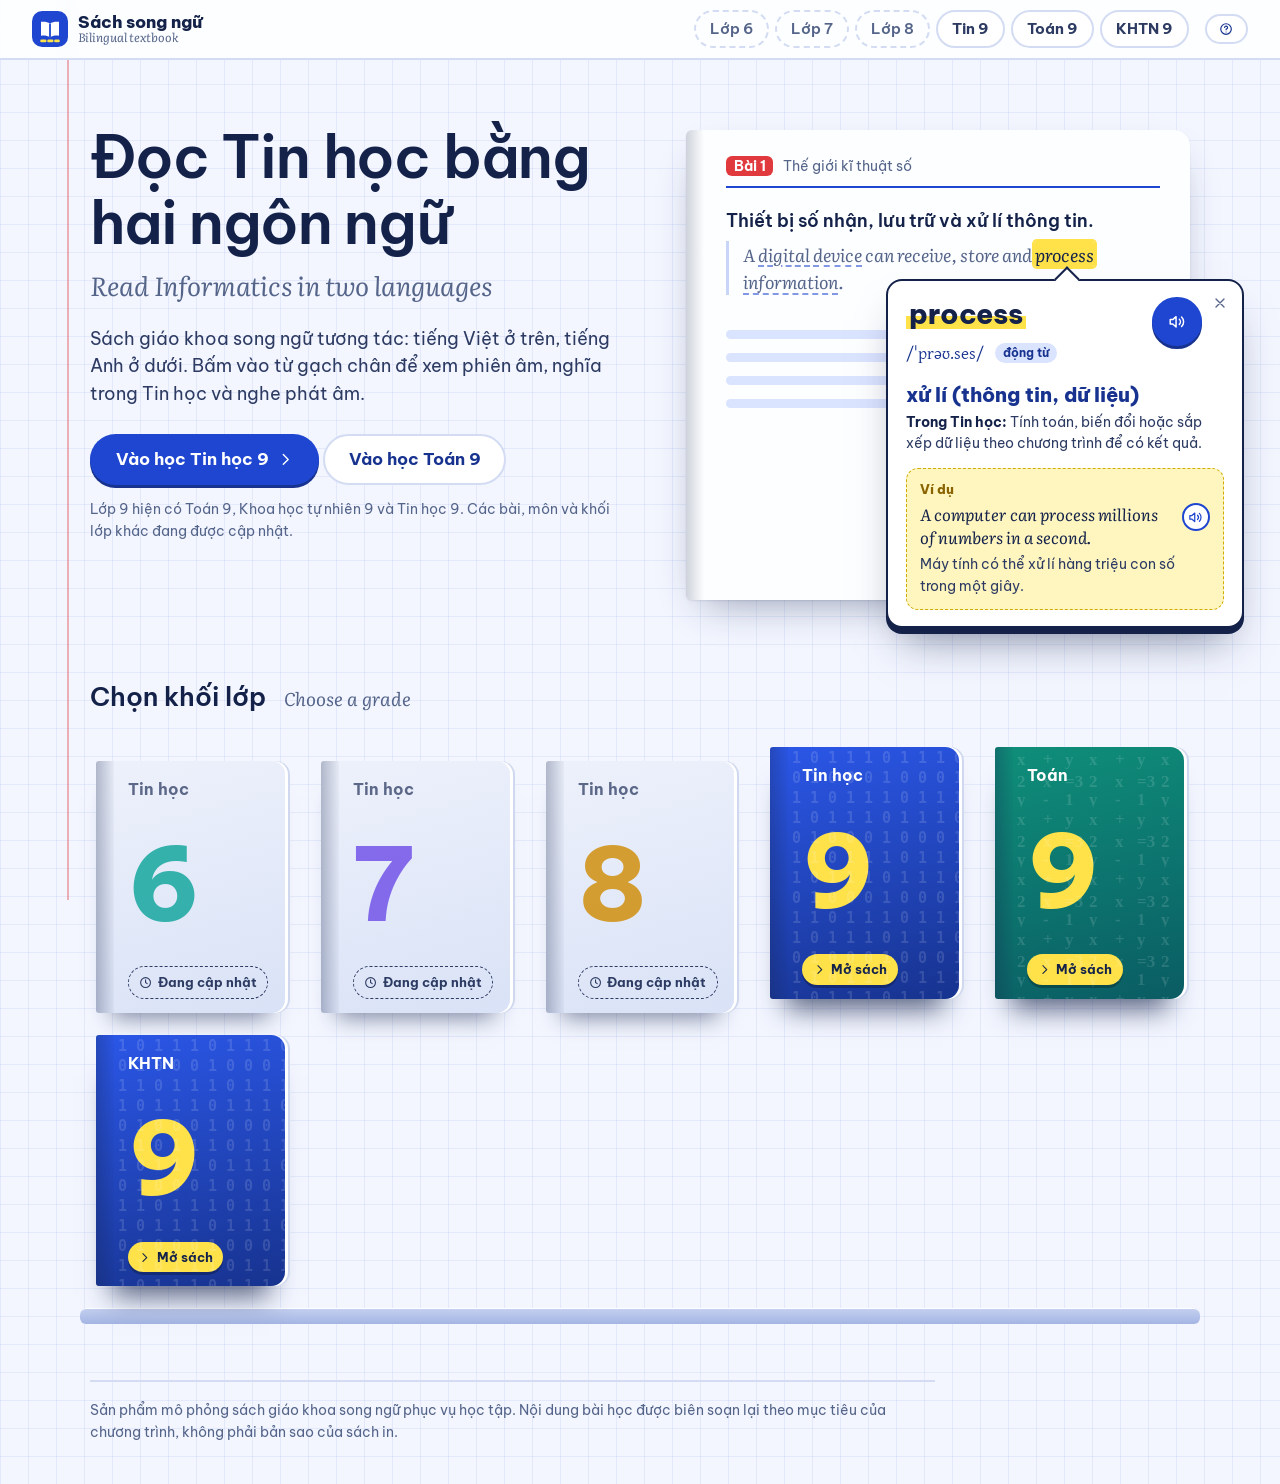
==== commit 13e8e34c: "Add files via upload" ====
--- a/index.html
+++ b/index.html
@@ -59,7 +59,6 @@
 
   <!-- Thứ tự nạp: biểu tượng → dữ liệu → hình minh hoạ → logic.
        Dùng thẻ script thường (không dùng module) để mở file trực tiếp bằng file:// vẫn chạy. -->
-  <script src="js/auth.js"></script>
   <script src="js/icons.js"></script>
   <script src="js/data/catalog.js"></script>
   <script src="js/data/glossary.js"></script>
@@ -73,20 +72,12 @@
   <script src="js/data/lesson-tin9-bai9a.js"></script>
   <script src="js/data/lesson-tin9-bai10a.js"></script>
   <script src="js/data/lesson-tin9-bai11a.js"></script>
-  <script src="js/data/lesson-tin9-bai12a.js"></script>
-  <script src="js/data/lesson-tin9-bai13a.js"></script>
-  <script src="js/data/lesson-tin9-bai14.js"></script>
-  <script src="js/data/lesson-tin9-bai15.js"></script>
-  <script src="js/data/lesson-tin9-bai16.js"></script>
-  <script src="js/data/lesson-tin9-bai17.js"></script>
   <script src="js/illustrations.js"></script>
   <script src="js/illustrations-hinh.js"></script>
   <script src="js/illustrations-hinh2.js"></script>
   <script src="js/illustrations-hinh3.js"></script>
   <script src="js/illustrations-hinh4.js"></script>
   <script src="js/illustrations-tin.js"></script>
-  <script src="js/illustrations-tin2.js"></script>
-  <script src="js/illustrations-khtn.js"></script>
   <script src="js/data/lesson-toan9-chuong2.js"></script>
   <script src="js/data/lesson-toan9-chuong-ii.js"></script>
   <script src="js/data/lesson-toan9-chuong-iii.js"></script>
@@ -94,83 +85,6 @@
   <script src="js/data/lesson-toan9-chuong-v.js"></script>
   <script src="js/data/lesson-toan9-chuong-v-b2.js"></script>
   <script src="js/data/lesson-toan9-chuong-vi.js"></script>
-  <script src="js/data/lesson-khtn9-bai1.js"></script>
-  <script src="js/data/lesson-khtn9-bai2.js"></script>
-  <script src="js/data/lesson-khtn9-bai3.js"></script>
-  <script src="js/data/lesson-khtn9-bai4.js"></script>
-  <script src="js/data/lesson-khtn9-bai5.js"></script>
-  <script src="js/data/lesson-khtn9-bai6.js"></script>
-  <script src="js/data/lesson-khtn9-bai7.js"></script>
-  <script src="js/data/lesson-khtn9-bai8.js"></script>
-  <script src="js/data/lesson-khtn9-bai9.js"></script>
-  <script src="js/data/lesson-khtn9-bai10.js"></script>
-  <script src="js/data/lesson-khtn9-bai11.js"></script>
-  <script src="js/data/lesson-khtn9-bai12.js"></script>
-  <script src="js/data/lesson-khtn9-bai13.js"></script>
-  <script src="js/data/lesson-khtn9-bai14.js"></script>
-  <script src="js/data/lesson-khtn9-bai15.js"></script>
-  <script src="js/data/lesson-khtn9-bai16.js"></script>
-  <script src="js/data/lesson-khtn9-bai17.js"></script>
-  <script src="js/data/lesson-khtn9-bai18.js"></script>
-  <script src="js/data/lesson-khtn9-bai19.js"></script>
-  <script src="js/data/lesson-khtn9-bai20.js"></script>
-  <script src="js/data/lesson-khtn9-bai21.js"></script>
-  <script src="js/data/lesson-khtn9-bai22.js"></script>
-  <script src="js/data/lesson-khtn9-bai23.js"></script>
-  <script src="js/data/lesson-khtn9-bai24.js"></script>
-  <script src="js/data/lesson-khtn9-bai25.js"></script>
-  <script src="js/data/lesson-khtn9-bai26.js"></script>
-  <script src="js/data/lesson-khtn9-bai27.js"></script>
-  <script src="js/data/lesson-khtn9-bai28.js"></script>
-  <script src="js/data/lesson-khtn9-bai29.js"></script>
-  <script src="js/data/lesson-khtn9-bai30.js"></script>
-  <script src="js/data/lesson-khtn9-bai31.js"></script>
-  <script src="js/data/lesson-khtn9-bai32.js"></script>
-  <script src="js/data/lesson-khtn9-bai33.js"></script>
-  <!-- Lớp học (mã bài tập, mã kết quả) → luyện tập → khung hai cột → ứng dụng chính -->
-  <script src="js/data/ai-bank.js"></script>
-  <script src="js/ai.js"></script>
-  <script src="js/phrases.js"></script>
-  <script src="js/classroom.js"></script>
-  <script src="js/practice.js"></script>
-  <script src="js/games.js"></script>
-  <script src="js/rain.js"></script>
-  <script src="js/review.js"></script>
-  <script src="js/quests.js"></script>
-  <script src="js/workspace.js"></script>
-  <script src="js/optics-lab.js"></script>
-  <script src="js/optics-lens.js"></script>
-  <script src="js/optics-prism.js"></script>
-  <script src="js/circuit-lab.js"></script>
-  <script src="js/circuit-ui.js"></script>
-  <script src="js/optics-mag.js"></script>
-  <script src="js/em-lab.js"></script>
-  <script src="js/em-effects.js"></script>
-  <script src="js/circuit-power.js"></script>
-  <script src="js/energy-lab.js"></script>
-  <script src="js/chem-lab.js"></script>
-  <script src="js/chem-series.js"></script>
-  <script src="js/chem-nonmetal.js"></script>
-  <script src="js/chem-industry.js"></script>
-  <script src="js/prot-lab.js"></script>
-  <script src="js/earth-lab.js"></script>
-  <script src="js/mol-lab.js"></script>
-  <script src="js/mol-w22.js"></script>
-  <script src="js/mol-w23.js"></script>
-  <script src="js/mol-w24.js"></script>
-  <script src="js/mol-w25.js"></script>
-  <script src="js/mol-w26.js"></script>
-  <script src="js/mol-w27.js"></script>
-  <script src="js/mol-w28.js"></script>
-  <script src="js/mol-w29.js"></script>
-  <script src="js/mol-w30.js"></script>
-  <script src="js/mol-w31.js"></script>
-  <script src="js/mol-w32.js"></script>
-  <script src="js/mol-w33.js"></script>
-  <script src="js/work-lab.js"></script>
-  <script src="js/interactive.js"></script>
-  <script src="js/roles.js"></script>
-  <script src="js/levels.js"></script>
-  <script src="js/app.js"></script>
+<script src="js/app.js"></script>
 </body>
 </html>
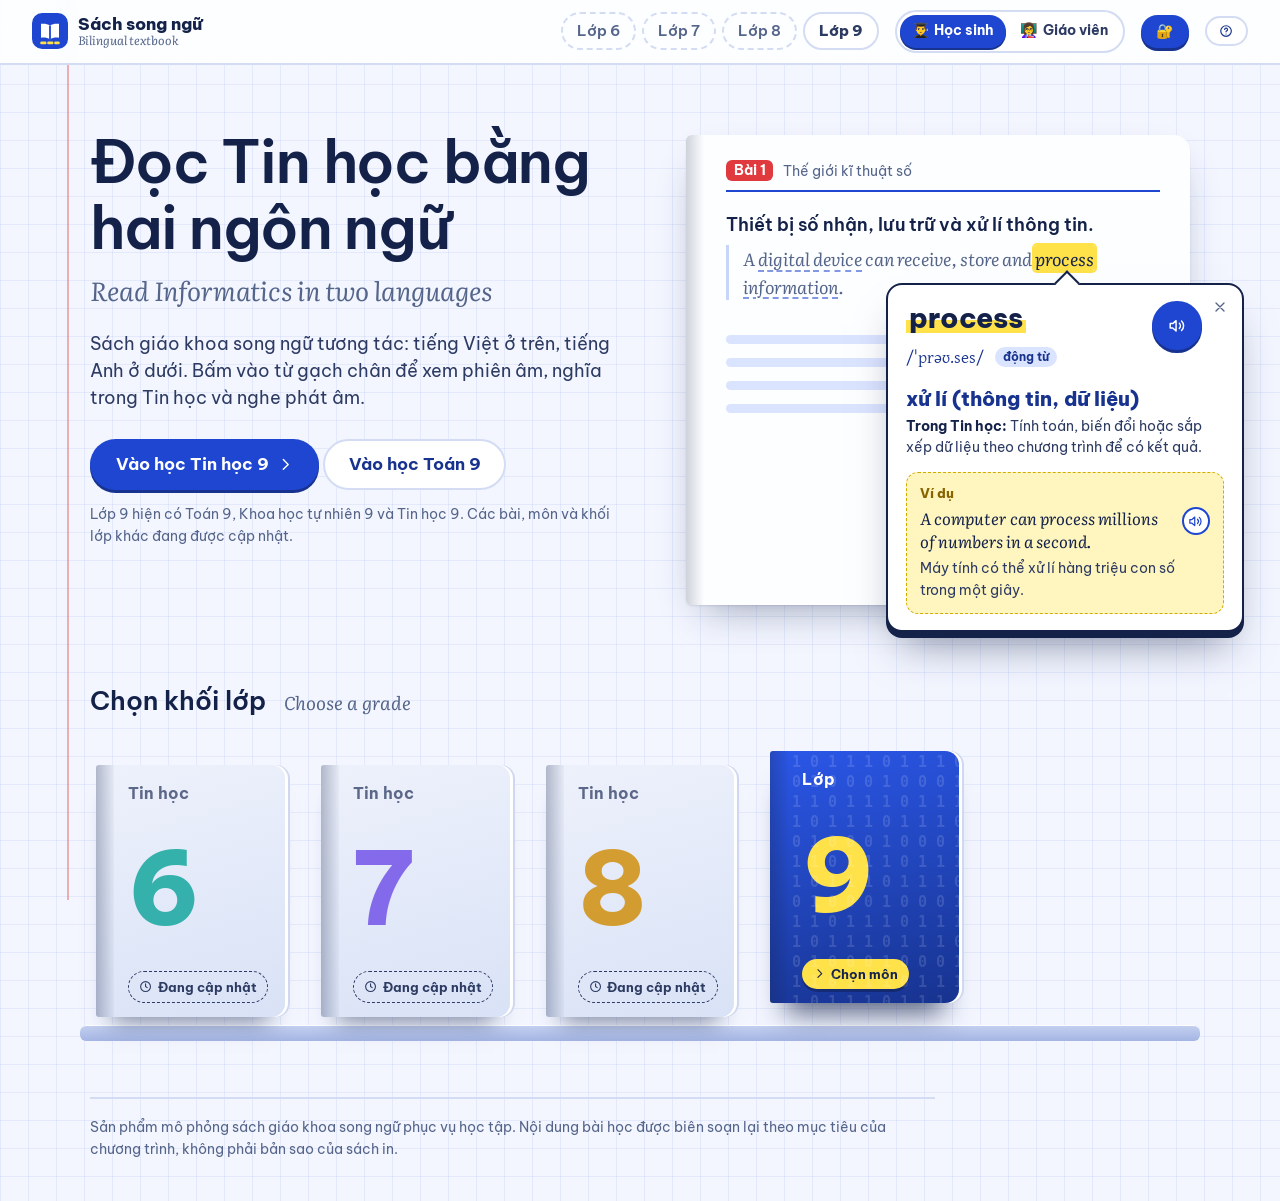
==== commit 7cb9cbaf: "Add files via upload" ====
--- a/index.html
+++ b/index.html
@@ -59,6 +59,7 @@
 
   <!-- Thứ tự nạp: biểu tượng → dữ liệu → hình minh hoạ → logic.
        Dùng thẻ script thường (không dùng module) để mở file trực tiếp bằng file:// vẫn chạy. -->
+  <script src="js/auth.js"></script>
   <script src="js/icons.js"></script>
   <script src="js/data/catalog.js"></script>
   <script src="js/data/glossary.js"></script>
@@ -72,12 +73,20 @@
   <script src="js/data/lesson-tin9-bai9a.js"></script>
   <script src="js/data/lesson-tin9-bai10a.js"></script>
   <script src="js/data/lesson-tin9-bai11a.js"></script>
+  <script src="js/data/lesson-tin9-bai12a.js"></script>
+  <script src="js/data/lesson-tin9-bai13a.js"></script>
+  <script src="js/data/lesson-tin9-bai14.js"></script>
+  <script src="js/data/lesson-tin9-bai15.js"></script>
+  <script src="js/data/lesson-tin9-bai16.js"></script>
+  <script src="js/data/lesson-tin9-bai17.js"></script>
   <script src="js/illustrations.js"></script>
   <script src="js/illustrations-hinh.js"></script>
   <script src="js/illustrations-hinh2.js"></script>
   <script src="js/illustrations-hinh3.js"></script>
   <script src="js/illustrations-hinh4.js"></script>
   <script src="js/illustrations-tin.js"></script>
+  <script src="js/illustrations-tin2.js"></script>
+  <script src="js/illustrations-khtn.js"></script>
   <script src="js/data/lesson-toan9-chuong2.js"></script>
   <script src="js/data/lesson-toan9-chuong-ii.js"></script>
   <script src="js/data/lesson-toan9-chuong-iii.js"></script>
@@ -85,6 +94,99 @@
   <script src="js/data/lesson-toan9-chuong-v.js"></script>
   <script src="js/data/lesson-toan9-chuong-v-b2.js"></script>
   <script src="js/data/lesson-toan9-chuong-vi.js"></script>
-<script src="js/app.js"></script>
+  <script src="js/data/lesson-khtn9-bai1.js"></script>
+  <script src="js/data/lesson-khtn9-bai2.js"></script>
+  <script src="js/data/lesson-khtn9-bai3.js"></script>
+  <script src="js/data/lesson-khtn9-bai4.js"></script>
+  <script src="js/data/lesson-khtn9-bai5.js"></script>
+  <script src="js/data/lesson-khtn9-bai6.js"></script>
+  <script src="js/data/lesson-khtn9-bai7.js"></script>
+  <script src="js/data/lesson-khtn9-bai8.js"></script>
+  <script src="js/data/lesson-khtn9-bai9.js"></script>
+  <script src="js/data/lesson-khtn9-bai10.js"></script>
+  <script src="js/data/lesson-khtn9-bai11.js"></script>
+  <script src="js/data/lesson-khtn9-bai12.js"></script>
+  <script src="js/data/lesson-khtn9-bai13.js"></script>
+  <script src="js/data/lesson-khtn9-bai14.js"></script>
+  <script src="js/data/lesson-khtn9-bai15.js"></script>
+  <script src="js/data/lesson-khtn9-bai16.js"></script>
+  <script src="js/data/lesson-khtn9-bai17.js"></script>
+  <script src="js/data/lesson-khtn9-bai18.js"></script>
+  <script src="js/data/lesson-khtn9-bai19.js"></script>
+  <script src="js/data/lesson-khtn9-bai20.js"></script>
+  <script src="js/data/lesson-khtn9-bai21.js"></script>
+  <script src="js/data/lesson-khtn9-bai22.js"></script>
+  <script src="js/data/lesson-khtn9-bai23.js"></script>
+  <script src="js/data/lesson-khtn9-bai24.js"></script>
+  <script src="js/data/lesson-khtn9-bai25.js"></script>
+  <script src="js/data/lesson-khtn9-bai26.js"></script>
+  <script src="js/data/lesson-khtn9-bai27.js"></script>
+  <script src="js/data/lesson-khtn9-bai28.js"></script>
+  <script src="js/data/lesson-khtn9-bai29.js"></script>
+  <script src="js/data/lesson-khtn9-bai30.js"></script>
+  <script src="js/data/lesson-khtn9-bai31.js"></script>
+  <script src="js/data/lesson-khtn9-bai32.js"></script>
+  <script src="js/data/lesson-khtn9-bai33.js"></script>
+  <script src="js/data/lesson-khtn9-bai34.js"></script>
+  <script src="js/data/lesson-khtn9-bai35.js"></script>
+  <script src="js/data/lesson-khtn9-bai36.js"></script>
+  <script src="js/data/lesson-khtn9-bai37.js"></script>
+  <script src="js/data/lesson-khtn9-bai38.js"></script>
+  <!-- Lớp học (mã bài tập, mã kết quả) → luyện tập → khung hai cột → ứng dụng chính -->
+  <script src="js/data/ai-bank.js"></script>
+  <script src="js/ai.js"></script>
+  <script src="js/phrases.js"></script>
+  <script src="js/classroom.js"></script>
+  <script src="js/practice.js"></script>
+  <script src="js/games.js"></script>
+  <script src="js/rain.js"></script>
+  <script src="js/review.js"></script>
+  <script src="js/quests.js"></script>
+  <script src="js/workspace.js"></script>
+  <script src="js/optics-lab.js"></script>
+  <script src="js/optics-lens.js"></script>
+  <script src="js/optics-prism.js"></script>
+  <script src="js/circuit-lab.js"></script>
+  <script src="js/circuit-ui.js"></script>
+  <script src="js/optics-mag.js"></script>
+  <script src="js/em-lab.js"></script>
+  <script src="js/em-effects.js"></script>
+  <script src="js/circuit-power.js"></script>
+  <script src="js/energy-lab.js"></script>
+  <script src="js/chem-lab.js"></script>
+  <script src="js/chem-series.js"></script>
+  <script src="js/chem-nonmetal.js"></script>
+  <script src="js/chem-industry.js"></script>
+  <script src="js/chem-lime.js"></script>
+  <script src="js/prot-lab.js"></script>
+  <script src="js/earth-lab.js"></script>
+  <script src="js/earth-carbon.js"></script>
+  <script src="js/gen-lab.js"></script>
+  <script src="js/nucleic-lab.js"></script>
+  <script src="js/mol-lab.js"></script>
+  <script src="js/mol-w22.js"></script>
+  <script src="js/mol-w23.js"></script>
+  <script src="js/mol-w24.js"></script>
+  <script src="js/mol-w25.js"></script>
+  <script src="js/mol-w26.js"></script>
+  <script src="js/mol-w27.js"></script>
+  <script src="js/mol-w28.js"></script>
+  <script src="js/mol-w29.js"></script>
+  <script src="js/mol-w30.js"></script>
+  <script src="js/mol-w31.js"></script>
+  <script src="js/mol-w32.js"></script>
+  <script src="js/mol-w33.js"></script>
+  <script src="js/mol-w34.js"></script>
+  <script src="js/mol-w35.js"></script>
+  <script src="js/mol-w35b.js"></script>
+  <script src="js/mol-w36.js"></script>
+  <script src="js/mol-w37.js"></script>
+  <script src="js/mol-w38.js"></script>
+  <script src="js/mol-w38b.js"></script>
+  <script src="js/work-lab.js"></script>
+  <script src="js/interactive.js"></script>
+  <script src="js/roles.js"></script>
+  <script src="js/levels.js"></script>
+  <script src="js/app.js"></script>
 </body>
 </html>
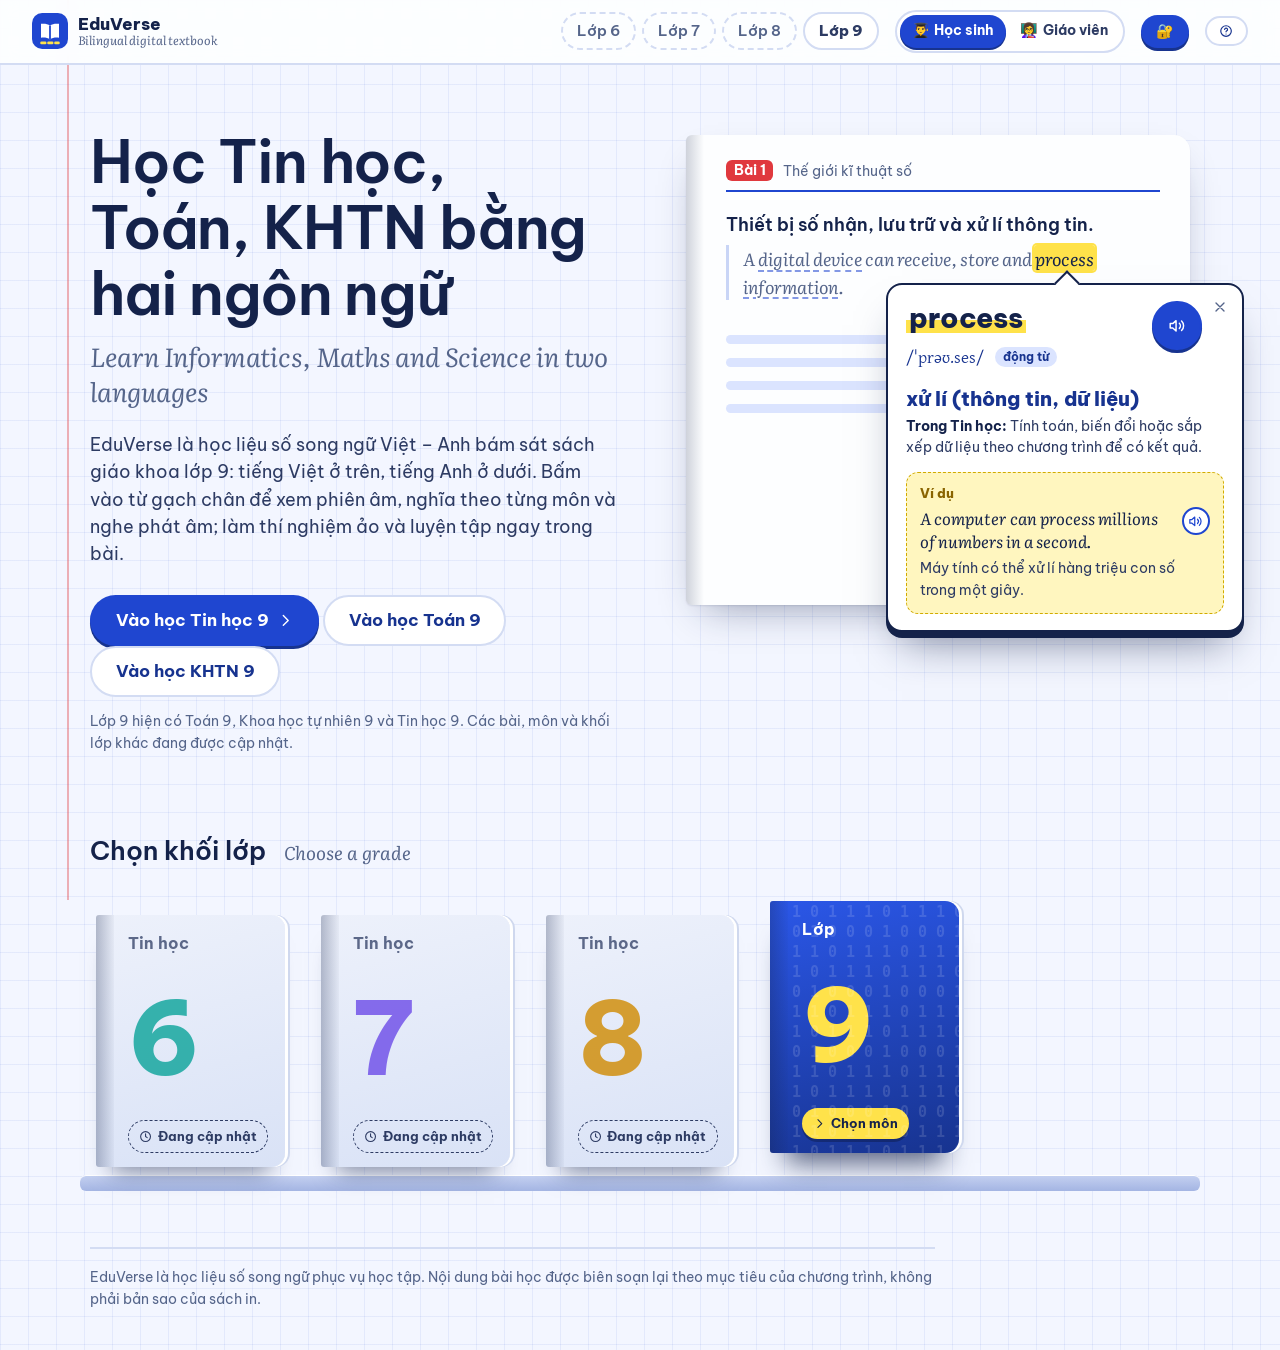
==== commit c7212378: "Add files via upload" ====
--- a/index.html
+++ b/index.html
@@ -3,8 +3,8 @@
 <head>
   <meta charset="utf-8">
   <meta name="viewport" content="width=device-width, initial-scale=1">
-  <title>Sách giáo khoa song ngữ tương tác</title>
-  <meta name="description" content="Sách giáo khoa Tin học song ngữ Việt – Anh: bấm vào từ vựng để xem phiên âm, nghĩa trong Tin học và nghe phát âm.">
+  <title>EduVerse – Học liệu số song ngữ Việt – Anh</title>
+  <meta name="description" content="EduVerse – học liệu số song ngữ Việt – Anh cho Tin học, Toán và Khoa học tự nhiên lớp 9: bấm vào thuật ngữ để xem phiên âm, nghĩa theo từng môn và nghe phát âm; có thí nghiệm ảo và luyện tập.">
   <meta name="theme-color" content="#1f46d0">
   <link rel="icon" href="data:image/svg+xml,%3Csvg xmlns='http://www.w3.org/2000/svg' viewBox='0 0 32 32'%3E%3Crect width='32' height='32' rx='9' fill='%231f46d0'/%3E%3Cpath d='M16 11.2c-2-1.5-4.8-2-8-1.6v12.4c3.2-.4 6 .1 8 1.6 2-1.5 4.8-2 8-1.6V9.6c-3.2-.4-6 .1-8 1.6z' fill='white'/%3E%3Cpath d='M8.5 26.6h15' stroke='%23ffe24a' stroke-width='2.4' stroke-linecap='round' stroke-dasharray='3.2 3'/%3E%3C/svg%3E">
 
@@ -132,6 +132,9 @@
   <script src="js/data/lesson-khtn9-bai36.js"></script>
   <script src="js/data/lesson-khtn9-bai37.js"></script>
   <script src="js/data/lesson-khtn9-bai38.js"></script>
+  <script src="js/data/lesson-khtn9-bai39.js"></script>
+  <script src="js/data/lesson-khtn9-bai40.js"></script>
+  <script src="js/data/lesson-khtn9-bai41.js"></script>
   <!-- Lớp học (mã bài tập, mã kết quả) → luyện tập → khung hai cột → ứng dụng chính -->
   <script src="js/data/ai-bank.js"></script>
   <script src="js/ai.js"></script>
@@ -163,6 +166,7 @@
   <script src="js/earth-carbon.js"></script>
   <script src="js/gen-lab.js"></script>
   <script src="js/nucleic-lab.js"></script>
+  <script src="js/gene-code.js"></script>
   <script src="js/mol-lab.js"></script>
   <script src="js/mol-w22.js"></script>
   <script src="js/mol-w23.js"></script>
@@ -183,10 +187,12 @@
   <script src="js/mol-w37.js"></script>
   <script src="js/mol-w38.js"></script>
   <script src="js/mol-w38b.js"></script>
+  <script src="js/mol-w39.js"></script>
   <script src="js/work-lab.js"></script>
   <script src="js/interactive.js"></script>
   <script src="js/roles.js"></script>
   <script src="js/levels.js"></script>
+  <script src="js/guard.js"></script>
   <script src="js/app.js"></script>
 </body>
 </html>
